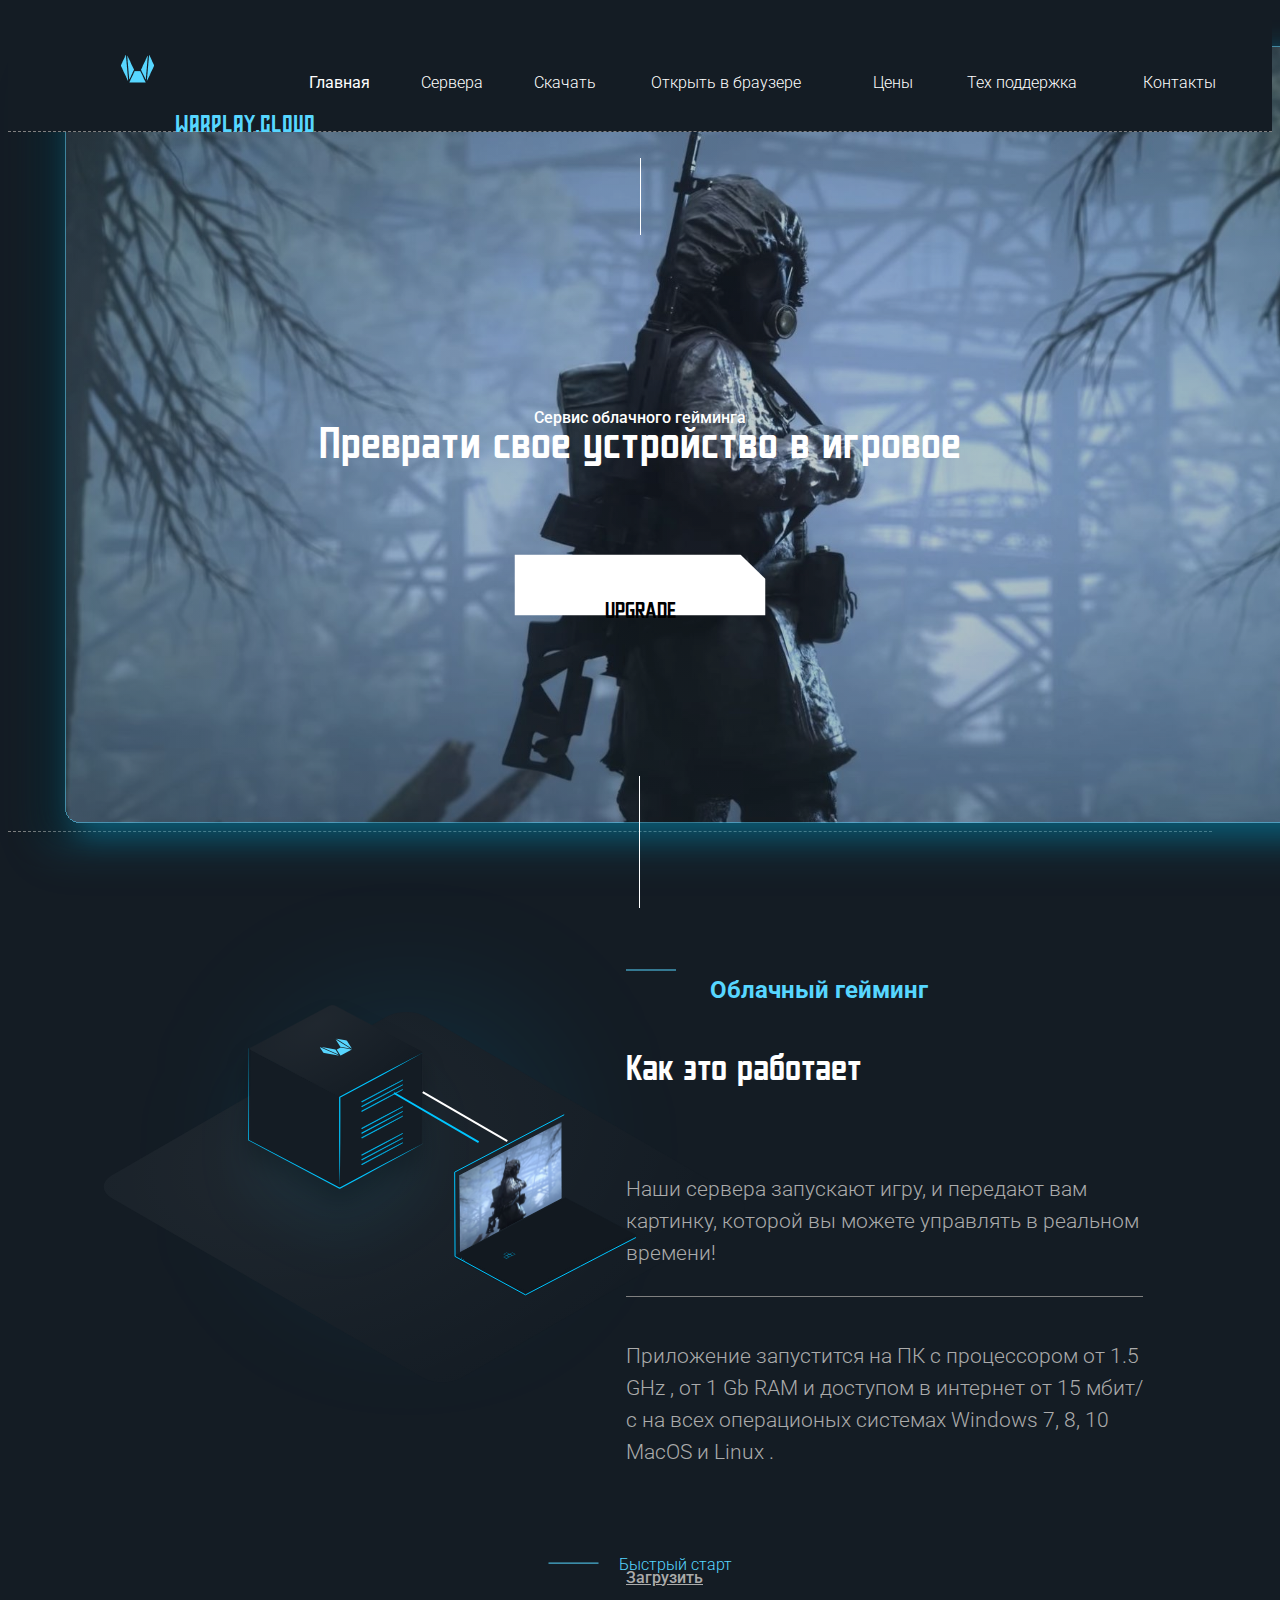
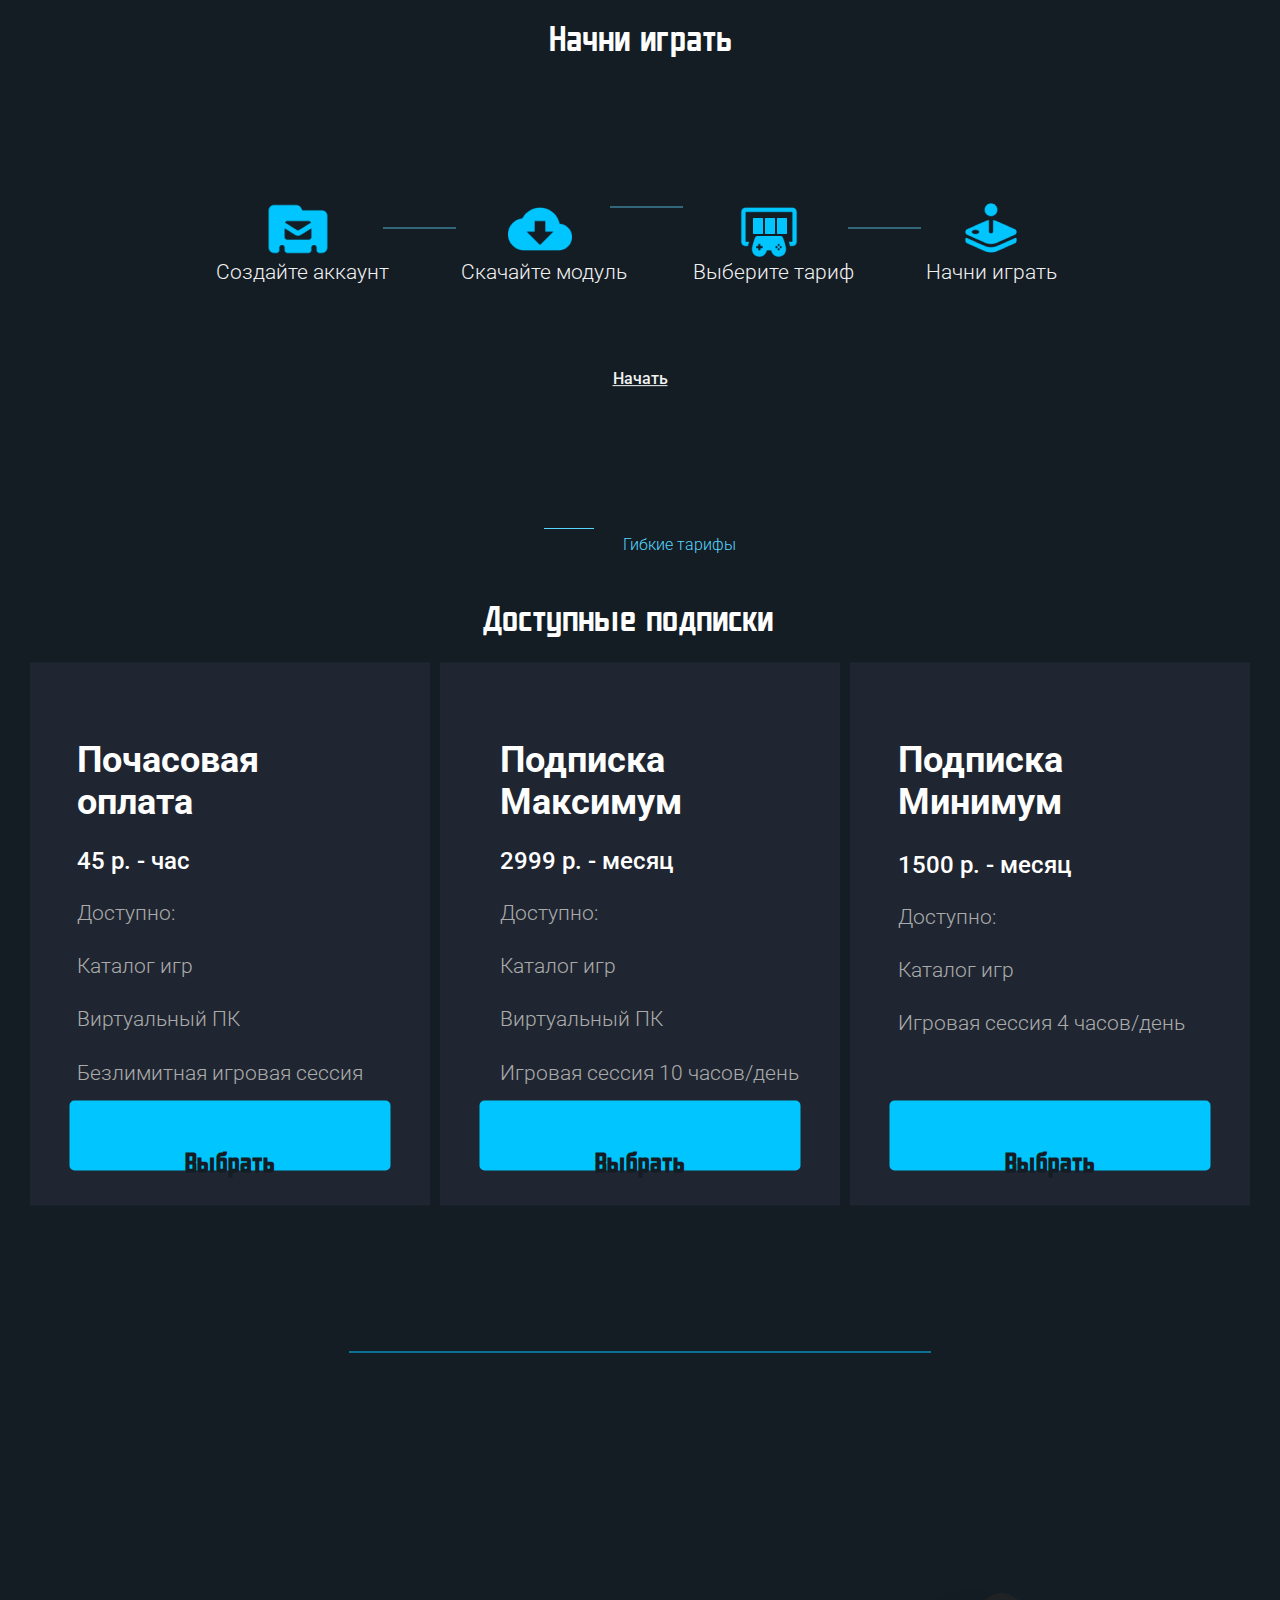
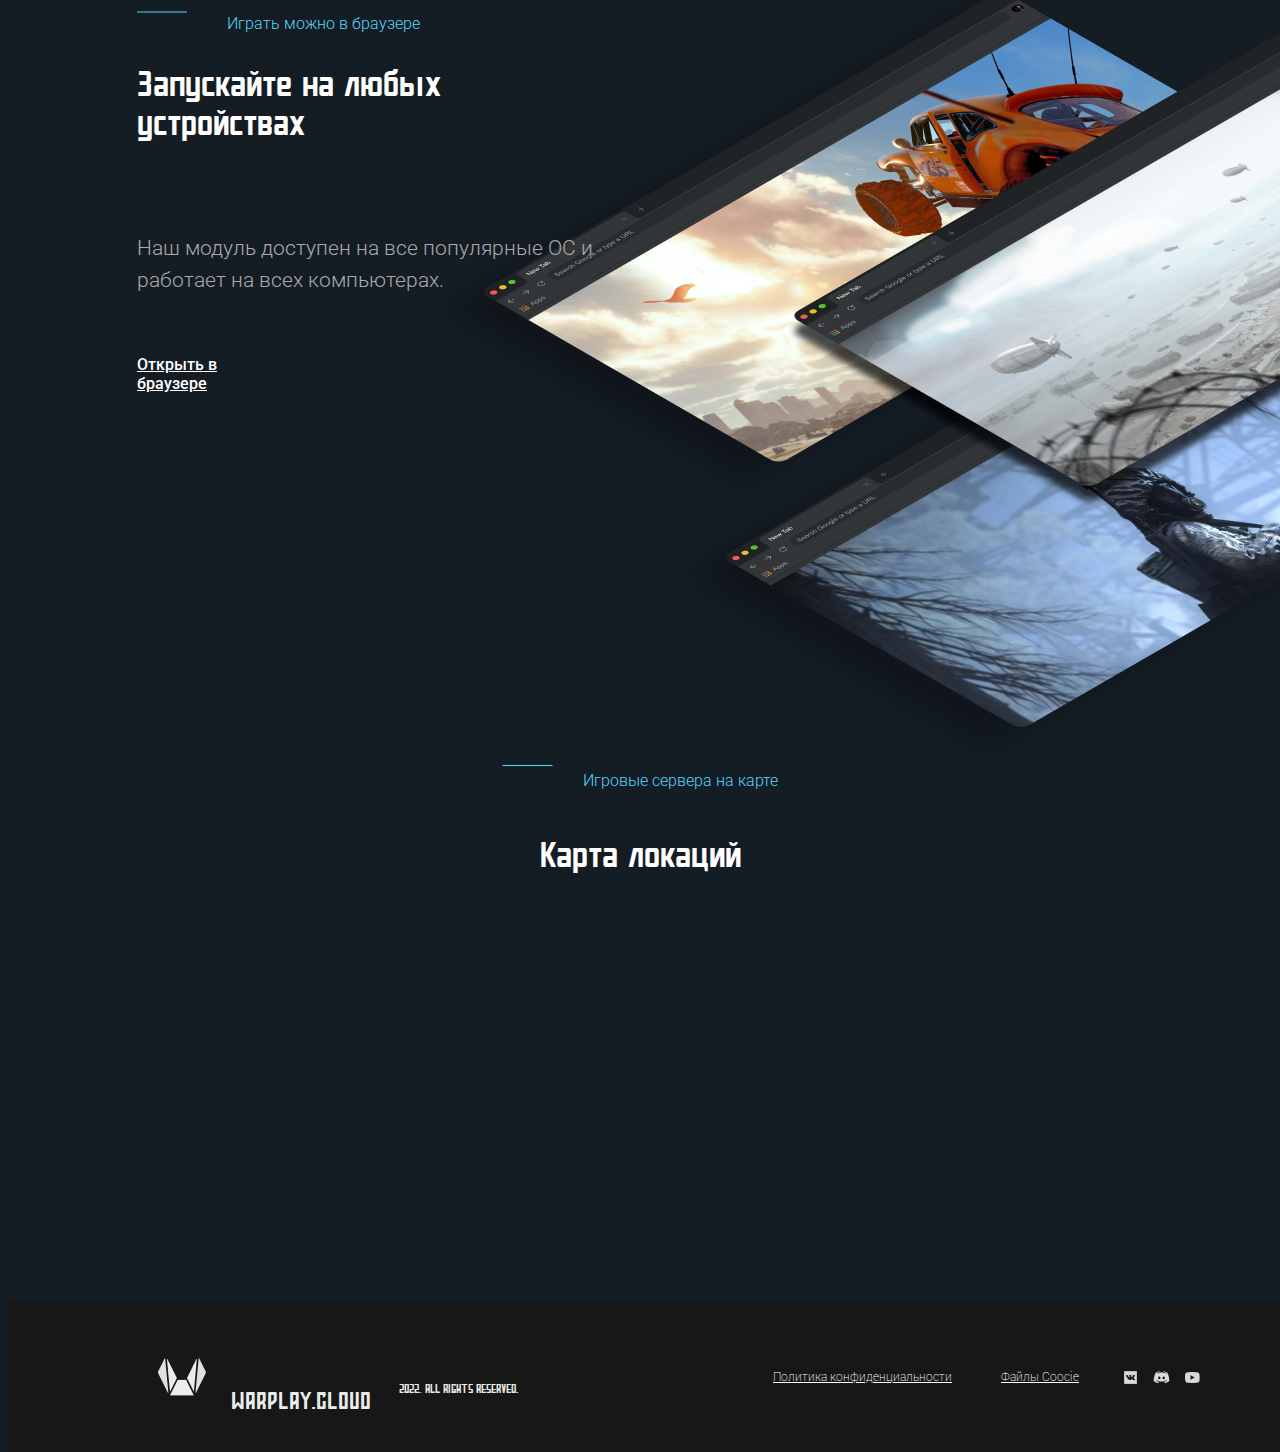
==== index.html @ 4951c338 "aa" ====
<!DOCTYPE html>
<html lang="en-ru">
<head>
    <meta charset="UTF-8">
    <meta name="viewport" content="width=device-width, initial-scale=1.0">
    <link rel="preconnect" href="https://fonts.googleapis.com">
    <link rel="preconnect" href="https://fonts.gstatic.com" crossorigin>
    <link href="https://fonts.googleapis.com/css2?family=Roboto&display=swap" rel="stylesheet">
    <link rel="stylesheet" href="Style/style.css" />
    <title>WARPLAY.CLOUD</title>
</head>
<body>
    <header>
        <div class="HEADER"><img class = "LOGO" src = "/Media/logo.png">
            <p class="Logo">WARPLAY.CLOUD</p>
        </div>
        <nav>
            <ul class="nav">
                <li><a class ="home" href="#">Главная</a></li>
                <li><a class = "servers" href="#">Сервера</a></li>
                <li><a class = "donwnload" href="#">Скачать</a></li>
                <li><a class = "open"   href="#">Открыть в браузере</a></li>
                <li><a class = "price" href="#">Цены</a></li>
                <li><a class = "help" href="#">Тех поддержка</a></li>
                <li><a class = "contact" href="#">Контакты</a></li>
            </ul>
        </nav>
        <div class="slider_wrapper">
          
          <div class="myslide">
            <img src="Style/Media/Rectangle 71.svg" alt="3"></div>
          </div>
          <div class="myslide">
            <img src="Style/Media/face_2.svg" alt="sl"></div>
          </div>
          <div class="myslide">
            <img src="Style/Media/face_3.svg" alt="sl"></div>
          </div>
          <div class="myslide">
            <img src="Style/Media/face_4.svg" alt="sl"></div>
            <script src="Style/index.js"></script>
          </div>
        </div>
        <div class="vertical-line vertical-line-left"></div>
        <div class="vertical-line vertical-line-right"></div>
        <div class="text">Сервис облачного гейминга </div>
        <div class="prev">Преврати свое устройство в игровое</div>
        <div class="button" ><a href="#"><svg width="251px%" height="61px" viewBox="0 0 200 50" preserveAspectRatio="none">
          <path d="M 0 0 L 180 0 L 200 20 L 200 50 L 0 50 Z" fill="white" /> 
        </svg><p>UPGRADE</p></a></div>
    </header>
    <img class="Image_server" src="Style/Media/ImageServerHost.svg" alt="">
    <div class = "text_1">
      <h2>Облачный гейминг</h2>
      <h1>Как это работает</h1>
      <p class="up">Наши сервера запускают игру, и передают вам картинку, которой вы можете управлять в реальном времени!</p>
      <p class = "down">Приложение запустится на ПК с процессором от 1.5 GHz , от 1 Gb RAM и доступом в интернет от 15 мбит/с на всех операционых системах Windows 7, 8, 10 MacOS и Linux .</p>
      <a href="#">Загрузить</a>
    </div>
    <div class = "text_2">
      <p class="up_1">Быстрый старт</p>
      <p class="down_1">Начни играть</p>
    </div>
    <div class="manual">
      <img src="Style/Media/account.png" alt="" class="acc_pic">
      <p class="account">Cоздайте аккаунт</p>
      <img src="Style/Media/module.png" alt="" class="module_pic">
      <p class="module">Cкачайте модуль</p>
      <img src="Style/Media/rate.png" alt="" class="rate_pic">
      <div class="line_1"></div>
      <p class="rate">Выберите тариф </p>
      <img src="Style/Media/game.png" alt="" class="game_pic">
      <div class="line_2"></div>
      <p class="game">Начни играть</p>
    </div>
    <a href="#" class="begin">Начать</a>
    <div class="text_3">
      <p class="up_2">Гибкие тарифы</p>
      <p class="down_1">Доступные подписки</p>
    </div>
    <div class="podpiska">
      <div class="kart_1">
        <h1>Почасовая оплата</h1>
        <h2>45 р. - час</h2>
        <p class="first">Доступно: </p>
        <p>Каталог игр</p>
        <p>Виртуальный ПК </p>
        <p>Безлимитная игровая сессия</p>
        <a href="#" class="btn" ><h3>Выбрать</h3></a>
      </div>
      <div class="kart_2">
        <h1>Подписка Максимум</h1>
        <h2>2999 р.  -  месяц</h2>
        <p class="first">Доступно: </p>
        <p>Каталог игр</p>
        <p>Виртуальный ПК </p>
        <p>Игровая сессия 10 часов/день</p>
        <a href="#" class="btn"><h3>Выбрать</h3></a>
      </div>
      <div class="kart_3">
        <h1>Подписка Минимум</h1>
        <h2>1500 р.  -  месяц</h2>
        <p class="first">Доступно: </p>
        <p>Каталог игр</p>
        <p>Игровая сессия 4 часов/день</p>        
        <a href="#" class="btn"><h3>Выбрать</h3></a>
      </div>
      </div>
      <div class="line_3"></div>
      <img class= "window" src="Style/Media/window.png" alt="">
      </div>
    </div>
    <div class="text_4">
        <h2>Играть можно в браузере</h2>
        <h1>Запускайте на любых устройствах</h1>
        <p>Наш модуль доступен на все популярные ОС и работает на всех компьютерах.</p>
        <a href="#">Открыть в браузере</a>
    </div>
      <div class="text_5">
        <p class="up_3">Игровые сервера на карте</p>
        <p class="down_3">Карта локаций</p>
      </div>
    </div>
    <div class = "map">
      <script type="text/javascript" charset="utf-8" async src="https://api-maps.yandex.ru/services/constructor/1.0/js/?um=constructor%3A94149766ca187acf10be42723028183ee053e216b6269a50952c4cd4760d56f3&amp;width=725&amp;height=395&amp;lang=ru_RU&amp;scroll=true"></script>
    </div>
    <footer>
      <img class="LOGO_footer" src ="Style/Media/Logo_footer.png" alt="">
      <p class="Logo_footer">WARPLAY.CLOUD</p>
      <p class="f2022">2022. ALL RIGHTS RESERVED.</p>
      <div class="contact_footer">
        <a href="#"><img src="Style/Media/VK com.png" alt=""></a>
        <a href="#"><img class="Discord" src="Style/Media/Discord.png" alt=""></a>
        <a href="#"><img src="Style/Media/YouTube.png" alt=""></a>
      </div>
      <a class="coocie" href = "#">Файлы Coocie</a>
      <a class="politics" href = "#">Политика конфиденциальности</a>
    </footer>
</body>
</html>
---- Style/style.css ----
@import "Style/reset.css";

@font-face {
    font-family: 'pulsar-original';
    src: url(./Fonts/pulsar-original-webfont.woff2) format('woff2'),
    url(./Fonts/pulsar-original-webfont.woff) format('woff');
    font-weight: normal;
    font-style: normal;

}
@font-face {
    font-family: "aire_exteriorregular";
    src: url("./Fonts/ofont.ru_Aire Exterior.woff2") format('woff2'),
    url("./Fonts/ofont.ru_Aire Exterior.woff") format('woff');
    font-weight: normal;
    font-style: normal;

}
.roboto-regular {
    font-family: "Roboto", sans-serif;
    font-weight: 400;
    font-style: normal;
  }
/*Header*/
header{
    position: relative;
    height: 123px;
    background-color: #141C24;
    border-bottom: 1px  dashed  gray;
   
}
body{
    background-color: #141C24;
    height: 100%;

}

.HEADER{
   position: absolute;
   z-index: 10;
    float: left;
    
    
}
  
.LOGO{

    
    padding-top: 47px;
    padding-left: 113px;
    padding-bottom: 48.55px;
    
}

.Logo{
    display: inline-flex;
    font-family: 'pulsar-original';
    color: #57D6FF;
    font-size: 24px;
    font-weight: 400;
    line-height: 22.82px;
    text-align: left;
    padding-top: 52.61px;
    padding-left: 17px;
    



}
nav{
    float: right;
}

nav li { 
    display: inline-block;
}
nav ul a {
    
    font-family: "Roboto", sans-serif;
    display: inline-block;
    padding-top: 45px;
    text-decoration: none;
    color: #FFFFFF;
    text-align: center;
}
nav ul a::after {
    position: relative;
    content: '';
    left: 0;
    bottom: 0;
    display: block;
    width: 100%;
    height: 1px;
    background: #00C5FF;
    width: 0;
    transition: 0.3s;
    left: 50%;
    transform: translateX(-50%);
  }
nav ul a:hover:after {
    width: 100%;
}
.home{
    margin-right: 46px;    
    font-weight: 400;
    font-size: 16px;
    line-height: 28.8px;
    width: 61px;
    height: 29px;
    top: 45px;
    left: 408px;
    gap: 0px;
    opacity: 0px;
}
.servers{
    margin-right: 47px;    
    width: 63px;
    height: 29px;
    top: 45px;
    left: 515px;
    gap: 0px;
    opacity: 0px;
    font-weight: 300;
    font-size: 16px;
    line-height: 28.8px;
}
.donwnload{
    margin-right: 47px;
    width: 61px;
    height: 29px;
    top: 45px;
    left: 625px;
    gap: 0px;
    opacity: 0px;
    font-weight: 300;
    font-size: 16px;
    line-height: 28.8px;
}
.open{
    
    
    margin-right: 62px;
    width: 160px;
    height: 29px;
    top: 45px;
    left: 733px;
    gap: 0px;
    opacity: 0px;
    font-weight: 300;
    font-size: 16px;
    line-height: 28.8px;
}
.price{
    
    margin-right: 45px;
    width: 41px;
    height: 29px;
    top: 45px;
    left: 943px;
    gap: 0px;
    opacity: 0px;
    font-weight: 300;
    font-size: 16px;
    line-height: 28.8px;
}
.help{
    
    margin-right: 57px;
    width: 120px;
    height: 29px;
    top: 45px;
    left: 1029px;
    gap: 0px;
    opacity: 0px;
    font-weight: 300;
    font-size: 16px;
    line-height: 28.8px;
}
.contact{
    
    
    margin-right: 57px;
    width: 72px;
    height: 29px;
    top: 45px;
    left: 1197px;
    gap: 0px;
    opacity: 0px;
    font-weight: 300;
    font-size: 16px;
    line-height: 28.8px;
}


.myslide{
    height: 797px;
    position: absolute;
    margin-left: auto;
    margin-right: auto;
    left: 0;
    right: 60px;
    text-align: center;
    z-index: -1;
    margin-top: 26px;
    border-bottom: 1px  dashed  gray;
}
.myslide img {
    
    filter:  drop-shadow(10px 10px 15px rgba(9, 189, 242, 0.6)); 
  }
  .vertical-line {
    position:absolute;
    width: 1px;
    
    background-color: #FFFFFF;
     /* Цвет линии */
  }
  
  .vertical-line-left {
    height: 77px;
    left: 50%;
    top:150px;
  }
  
  .vertical-line-right {
    height: 132px;
    right: 50%;
    top:768px; /* Позиция правой линии */
  }

  .text{
    margin: 0;
    position: absolute;
    top: 409px;
    left: 50%;
    margin-right: -50%;
    transform: translate(-50%, -50%) ;
    font-family: "Roboto", sans-serif;
    font-weight: 500;
    font-size: 16px;
    line-height: 19px;
    color: #FFFFFF;
    
  }
div.prev{
    margin: 0;
    position: absolute;
    top: 435px;
    left: 50%;
    margin-right: -50%;
    transform: translate(-50%, -50%) ;
    font-family: 'aire_exteriorregular';
    font-weight: 400;
    font-size: 48px;
    line-height: 48px;
    color: #FFFFFF;

}
.button{
   
    
    height: 61px;
    width: 251px;
    
    color: black;
    margin: 0;
    position: absolute;
    top: 577px;
    left: 50%;
    margin-right: -50%;
    transform: translate(-50%, -50%) ;
    font-family: 'aire_exteriorregular';
    font-size: 24px;
    font-weight: 400;
    

}
.button p{
    position: absolute;
    top: 50%;
    left: 50%;
    transform: translate(-50%, -50%); 
    color: black;
}
/* Body */
.Image_server{
    position: absolute;
    top:870px;
    left: 92px;
}
.text_1{
    height: 480px;
    width: 517px;
    position: absolute;
    text-align: left;
    top:956px;
    right: 0;
    margin-right: 137px;
    font-size: 16px;
    font-weight: 300;
    line-height: 28.8px;
    
    
    
}
.text_1::before{
    content: '';
    position: absolute;
    top: 3%;
    left: 0;
    transform: translateY(-50%);
    width: 50px;
    height: 1px;
    background-color: #57D6FF; 
    /* Цвет линии */
}
.text_1 h2{
    font-family: "Roboto", sans-serif;
    color: #57D6FF;
    padding-bottom: 17px;
    margin-left: 84px;
}
.text_1 h1{
    padding-bottom: 60px;
    color: #FFFFFF;
    font-family: 'aire_exteriorregular';
    font-size: 39px;
    font-weight: 400;
    line-height: 39px;
    

}
.text_1 p{
    
    color:#ABABAB;
    font-family: "Roboto", sans-serif;
    font-size: 21.33px;
    font-weight: 300;
    line-height: 31.99px;
    
   
}
.up{
    border-bottom: 0.5px  solid  gray;
    padding-bottom: 27px;
}
.down{
    padding-top: 22px;
    padding-bottom: 74px;
}
.text_1 a{
    color:#ABABAB;
    display: inline-block;
    width: 80px; 
    font-family:"Roboto", sans-serif;
    font-size: 16px;
    font-weight: 500;
    line-height: 18.75px;
    text-align: left;
    
    

}
.text_1 a::after{
    position: relative;
    color:#00C5FF;

    content: '';
    left: 0;
    bottom: 0;
    display: block;
    width: 100%;
    height: 1px;
    background: #00C5FF;
    width: 0;
    transition: 0.3s;
    left: 50%;
    transform: translateX(-50%);
}
.text_1 a:hover{
    color:#00C5FF;
}
.text_1 a:hover:after{
    width: 100%;
}
.text_2{
    position: absolute;
    color:#FFFFFF;
    left: 50%;
    margin-right: -50%;
    transform: translate(-50%, -50%) ;
    top:1616px;
}
.up_1{
    color: #57D6FF;
    font-family:"Roboto", sans-serif;
    font-size: 16px;
    font-weight: 300;
    line-height: 28.8px;
    margin-bottom: 15px;
    text-align: right;
    

}
.down_1{
    font-family: 'aire_exteriorregular';
    font-size: 39px;
    font-weight: 400;
    line-height: 39px;
    text-align: left;
    
    
}
.up_1::before{
    content: '';
    position: absolute;
    top: 17%;
    left: 0;
    transform: translateY(-50%);
    width: 50px;
    height: 1px;
    background-color: #57D6FF; 
    /* Цвет линии */
}

.manual{
    position: relative;
    top:1719px;
    left: 50%; 
    margin-right: -50%; 
    transform: translate(-50%, -50%) ;

    height: 108px;
    width: 848px;
}
.manual p{
    display: inline;
    position: absolute;
    bottom:0;
    left:0;
    color: #f1f1f1;
    
    font-family: "Roboto", sans-serif;
    font-size: 21.33px;
    font-weight: 300;
    
    

}
.manual img{
    position: absolute;
    left: 0;

}
.acc_pic{
    

    margin-left:50px;

}
.module_pic{
    
    margin-left:292px;
}
.module::before{
    content: '';
    position: absolute;
    bottom: 76px;
    left: 90%;
    transform: translateY(-50%);
    width: 73px;
    height: 1px;
    background-color: #50AFCD;
}
.rate_pic{
    margin-left: 521px;
}
.game_pic{
    margin-left: 743px;
}
.module{
    margin-left: 245px;
}
.rate{
    margin-left: 477px;
}
.game{
    margin-left: 710px;
}
.line_1{
    position: absolute;
  bottom: 76px;
  left: 167px;
  transform: translateY(-50%);
  width: 73px;
  height: 1px;
  background-color: #50AFCD;
}
.line_2{
    position: absolute;
    bottom: 76px;
    left: 632px;
    transform: translateY(-50%);
    width: 73px;
    height: 1px;
    background-color: #50AFCD;
}

.begin{
    position: absolute;
    left: 50%; 
    margin-right: -50%; 
    transform: translate(-50%, -50%) ;
    top:1980px;
    color: #f1f1f1;
    
    font-family: "Roboto", sans-serif;
    font-size: 16px;
    font-weight: 500;
    line-height: 18.75px;
    text-align: left;

    
}
.begin::after{
    position: relative;
    color:#00C5FF;

    content: '';
    left: 0;
    bottom: 0;
    display: block;
    width: 100%;
    height: 1px;
    background: #00C5FF;
    width: 0;
    transition: 0.3s;
    left: 50%;
    transform: translateX(-50%);
}
.begin:hover:after{
    width: 100%;
}
.begin:hover{
    color:#00C5FF;
}
.text_3{
    color: #FFFFFF;
    width: 316px;
    height: 83px;
    position: absolute;
    left: 50%;
    margin-right: -50%;
    transform: translate(-50%, -50%) ;
    top:2156px;

}
.up_2{
    color: #57D6FF;
    font-family:"Roboto", sans-serif;
    font-size: 16px;
    font-weight: 300;
    line-height: 28.8px;
    margin-bottom: 15px;
    margin-right: 62px;
    text-align: right;
}
.up_2::before{
    content: '';
    position: absolute;
    top: 17%;
    left: 62px;
    transform: translateY(-50%);
    width: 50px;
    height: 1px;
    background-color: #57D6FF; 
    /* Цвет линии */
}
.podpiska{
    position: relative;
    left: 50%;
    margin-right: -50%;
    transform: translate(-50%, -50%) ;
    width: 1220px;
    height: 593px;
    top:2269px;
}

.kart_2:hover{
    background-color: #00C5FF;
}
.kart_3:hover{
    background-color: #00C5FF;
}
.podpiska h1{
    font-family: "Roboto", sans-serif;
    font-size: 36px;
    font-weight: 700;
    line-height: 42.19px;
    color: #FFFFFF;
    width: 85px;
    margin-top: 76px;
}
.podpiska h2{
    font-family: "Roboto", sans-serif;
    font-size: 24px;
    font-weight: 500;
    line-height: 28.13px;
    color: #FFFFFF;

}
.podpiska p{
display: block;
font-family: "Roboto", sans-serif;
font-size: 21.33px;
font-weight: 300;
line-height: 31.99px;
text-align: left;
color:#ABABAB;

}
.podpiska a{
   
    
    height: 70px;
    width: 321px;
    border-radius: 5px;
    
    position: absolute;
    left: 50%; 
    margin-right: -50%; 
    transform: translate(-50%, -50%) ;
    
    bottom: 0;
    background-color: #00C5FF;    
    font-family: 'aire_exteriorregular';
    font-size: 24px;
    font-weight: 400;
    line-height: 43.2px;
}


.btn h3{
    height: 70px;
    width: 321px;
    border-radius: 5px;
    position: absolute;
    text-decoration: none;
    display: grid;
    text-align: center;
    justify-content: center;
    align-content: center;
    top:50%;
    left: 50%; 
    margin-right: -50%; 
    transform: translate(-50%, -50%) ;
    color: #141C24;
    
}

.first{
    margin-top: 21.21px;
}
.kart_1{
    position: absolute; 
    display: inline-block;
    width: 400px;
    height: 543px;
    background-color: #1F2631;
    bottom: 0;
    
} 
.kart_1 h1,.kart_1 h2,.kart_1 p{
    margin-left: 47px;
    
}
.kart_1:hover{
    background-color: #00C5FF;
    transition: all 0.3s ease;
}
.kart_1:hover h1{
    color:#141C24;
    transition: all 0.3s ease;
    
}
.kart_1:hover h2{
    color:#141C24;
    transition: all 0.3s ease;
    
}
.kart_1:hover p{
    color:#141C24;
    transition: all 0.3s ease;
    
} 
.kart_1:hover h3{
    color:#FFFFFF;
    background-color: #141C24;
    transition: all 0.3s ease;
    
}

.kart_1 h2{
    margin-top: 15px;
}


.kart_2{
    position: absolute;
    display: inline-block;
    left:410px;
    width: 400px;
    height: 543px;
    background-color: #1F2631;
    bottom: 0;


}
.kart_2 h1,.kart_2 h2,.kart_2 p{
    margin-left: 60px;
}

.kart_2 h2{
    margin-top: 19px;
    
}
.kart_2:hover{
    background-color: #00C5FF;
    transition: all 0.3s ease;
}
.kart_2:hover h1{
    color:#141C24;
    transition: all 0.3s ease;
    
}
.kart_2:hover h2{
    color:#141C24;
    transition: all 0.3s ease;
    
}
.kart_2:hover p{
    color:#141C24;
    transition: all 0.3s ease;
    
} 
.kart_2:hover h3{
    color:#FFFFFF;
    background-color: #141C24;
    transition: all 0.3s ease;
    
}



.kart_3{
    position: absolute;
    display: inline-block;
    left:820px;
    width: 400px;
    height: 543px;
    background-color: #1F2631;
    bottom: 0;


}
.kart_3 h1,.kart_3 h2,.kart_3 p{
    margin-left: 48px;
}
.kart_3 h2{
    margin-top: 28px;
}
.kart_3:hover{
    background-color: #00C5FF;
    transition: all 0.3s ease;
}
.kart_3:hover h1{
    color:#141C24;
    transition: all 0.3s ease;
    
}
.kart_3:hover h2{
    color:#141C24;
    transition: all 0.3s ease;
    
}
.kart_3:hover p{
    color:#141C24;
    transition: all 0.3s ease;
    
} 
.kart_3:hover h3{
    color:#FFFFFF;
    background-color: #141C24;
    transition: all 0.3s ease;
    
}
.line_3{
    position: absolute;
    top: 2952px;
    left: 167px;
    
    left: 50%; 
    margin-right: -50%; 
    transform: translate(-50%, -50%) ;
    width: 582px;
    height: 1px;
    background-color: #00C5FF;
}
.window{
    position: absolute;
    top:3180px;
    right: 0;
}
.text_4{
    width: 480px;
    height: 370px;
    position: absolute;
    top:3197px;
    left: 137px;
}
.text_4::before{
    content: '';
    position: absolute;
    top: 15px;
    left: 0;
    transform: translateY(-50%);
    width: 50px;
    height: 1px;
    background-color: #57D6FF; 
    /* Цвет линии */
}
.text_4 h2{
    color:#57D6FF;
    margin-left: 90px;
    font-family: "Roboto", sans-serif;
    font-size: 16px;
    font-weight: 300;
    line-height: 28.8px;
    text-align: left;

}
.text_4 h1{
    color: #FFFFFF;
    margin-top: 25px;
    font-family: 'aire_exteriorregular';
    font-size: 39px;
    font-weight: 400;
    line-height: 39px;
    text-align: left;

}
.text_4 p{
    color: #ABABAB;
    margin-top: 90px;
    margin-bottom: 60px;
    font-family: "Roboto", sans-serif;
    font-size: 21.33px;
    font-weight: 300;
    line-height: 31.99px;
    text-align: left;

}
.text_4 a{
    position: relative;
    display: inline-block;
    width: 153px;
    height: 19px;
    color:#FFFFFF;
    font-family: "Roboto", sans-serif;
    font-size: 16px;
    font-weight: 500;
    line-height: 18.75px;
    text-align: left;


}
.text_4 a::after{
    position: absolute;
    color:#00C5FF;

    content: '';
    left: 0;
    bottom: 0;
    display: block;
    
    height: 1px;
    background: #00C5FF;
    width: 0;
    transition: 0.3s;
    left: 50%;
    transform: translateX(-50%);
}
.text_4 a:hover{
    color:#00C5FF;
}
.text_4 a:hover:after{
    width: 100%;
}
.text_5{
    position: absolute;
    top:3987px;
    width: 275px;
    height: 73px;
    left: 50%;
    margin-right: -50%;
    transform: translate(-50%, -50%) ;
}
.up_3{
    color: #57D6FF;
    font-family: "Roboto", sans-serif;
    font-size: 16px;
    font-weight: 300;
    line-height: 28.8px;
    text-align: right;

}
.down_3{
    color: #FFFFFF;
    font-family: 'aire_exteriorregular';
    font-size: 39px;
    font-weight: 400;
    line-height: 39px;
    text-align: center;

}
.up_3::before{
    content: '';
    position: absolute;
    top: 15px;
    left: 0;
    transform: translateY(-50%);
    width: 50px;
    height: 1px;
    background-color: #57D6FF; 
    /* Цвет линии */
}
.map{
    position: absolute;
    top: 4258px;
    left: 50%;
    margin-right: -50%;
    transform: translate(-50%, -50%) ;
    /* padding-bottom: 87px; */

}
footer{
    position: absolute;
    /* margin-top: 150px; */
    width: 100%;
    height: 150px;
    top:4502px;
    background-color: #171717;
}
footer .Logo_footer{
    position: absolute;
    top:65px;
    left: 223px;
    color: #ECECEC;
    
    font-family: 'pulsar-original';
    font-size: 24px;
    font-weight: 400;
    line-height: 22.82px;
    text-align: left;

}
footer .LOGO_footer{
    position: absolute;
    top: 56px;
    left: 150px;
}
.f2022{
    position: absolute;
    top: 70px;
    left: 391px;
    color:#ECECEC;

    font-family: 'pulsar-original';
    font-size: 12px;
    font-weight: 400;
    line-height: 11.41px;
    text-align: left;


}
.contact_footer{
    position: absolute;
    right: 87px;
    top:67px;
}
.Discord{
    margin-left: 10px;
    margin-right: 10px;
}
.coocie{
    position: absolute;
    right: 209px;
    top:68px;

    
    font-family: "Roboto", sans-serif;
    font-size: 12px;
    font-weight: 200;
    line-height: 14.06px;
    color: #FFFFFF;

}
.politics{
    position: absolute;
    top:68px;
    right: 336px;

    font-family: "Roboto", sans-serif;
    font-size: 12px;
    font-weight: 200;
    line-height: 14.06px;
    color: #FFFFFF;

}
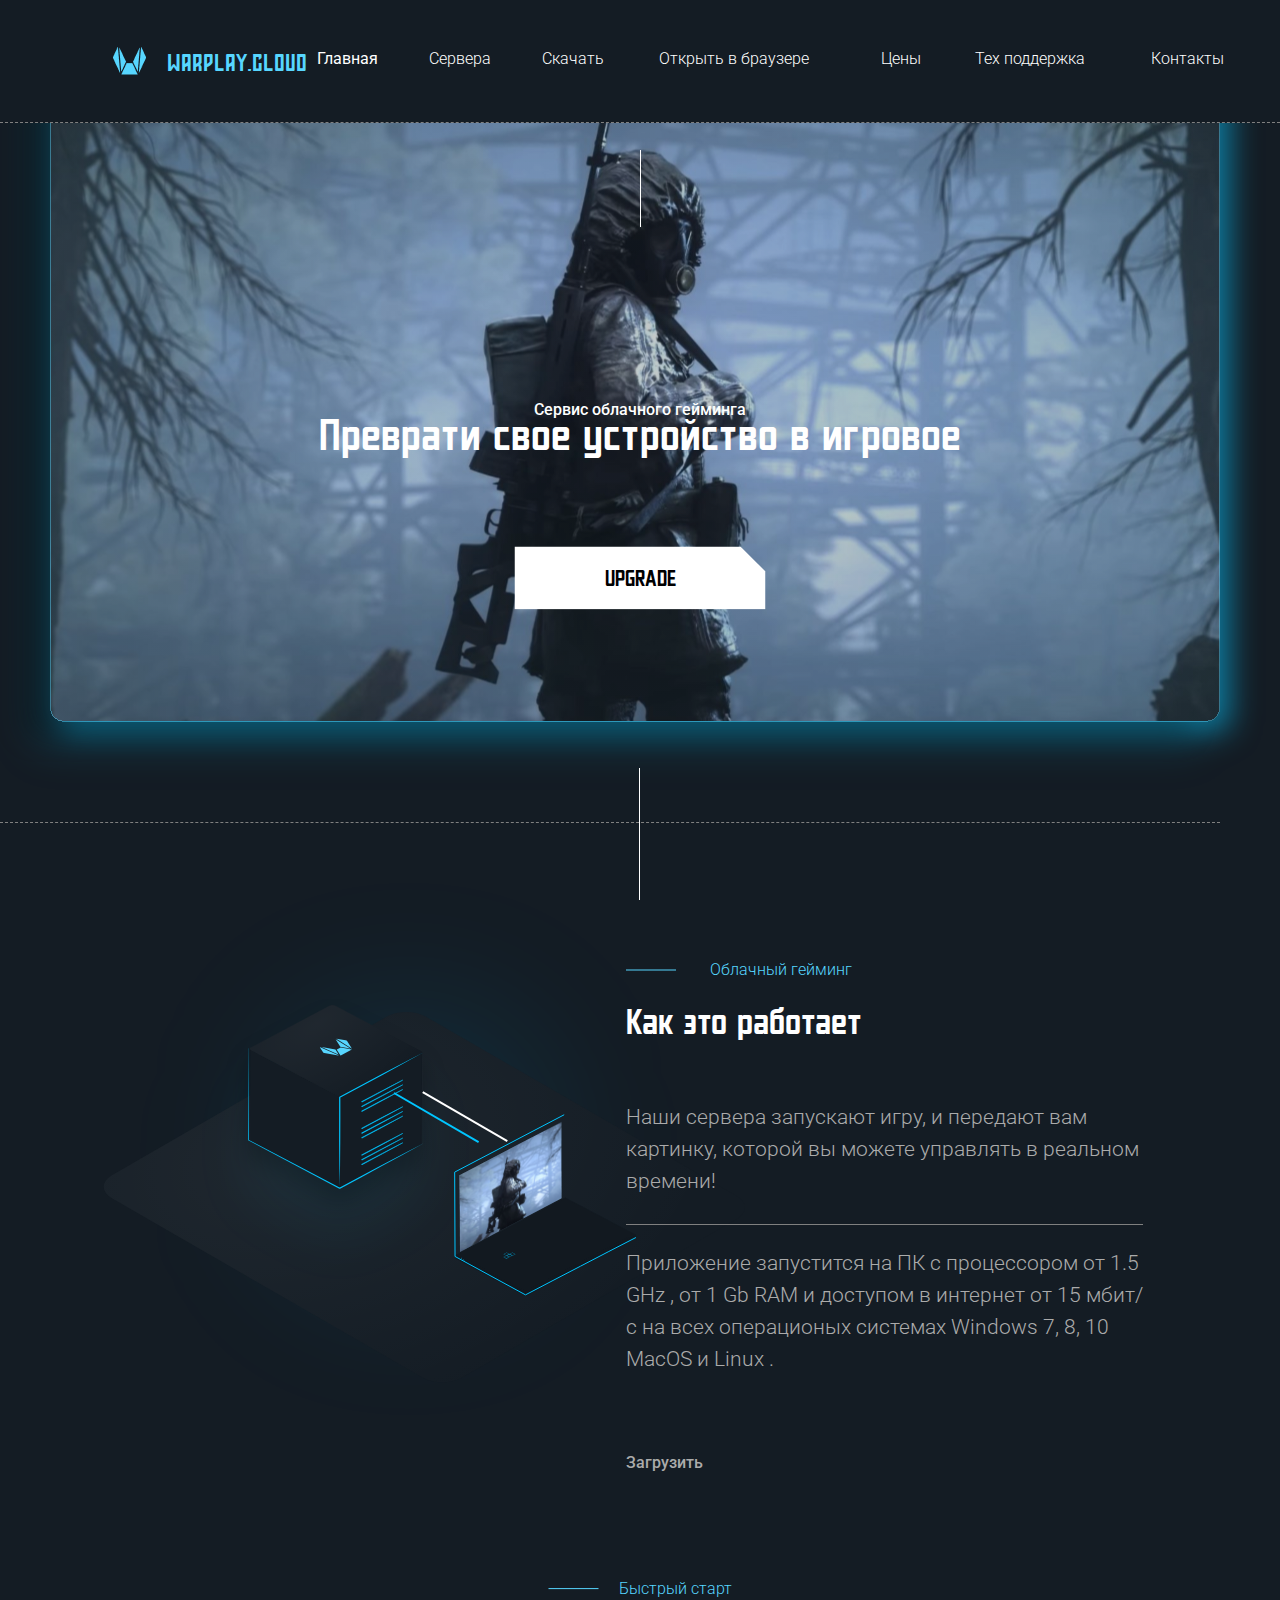
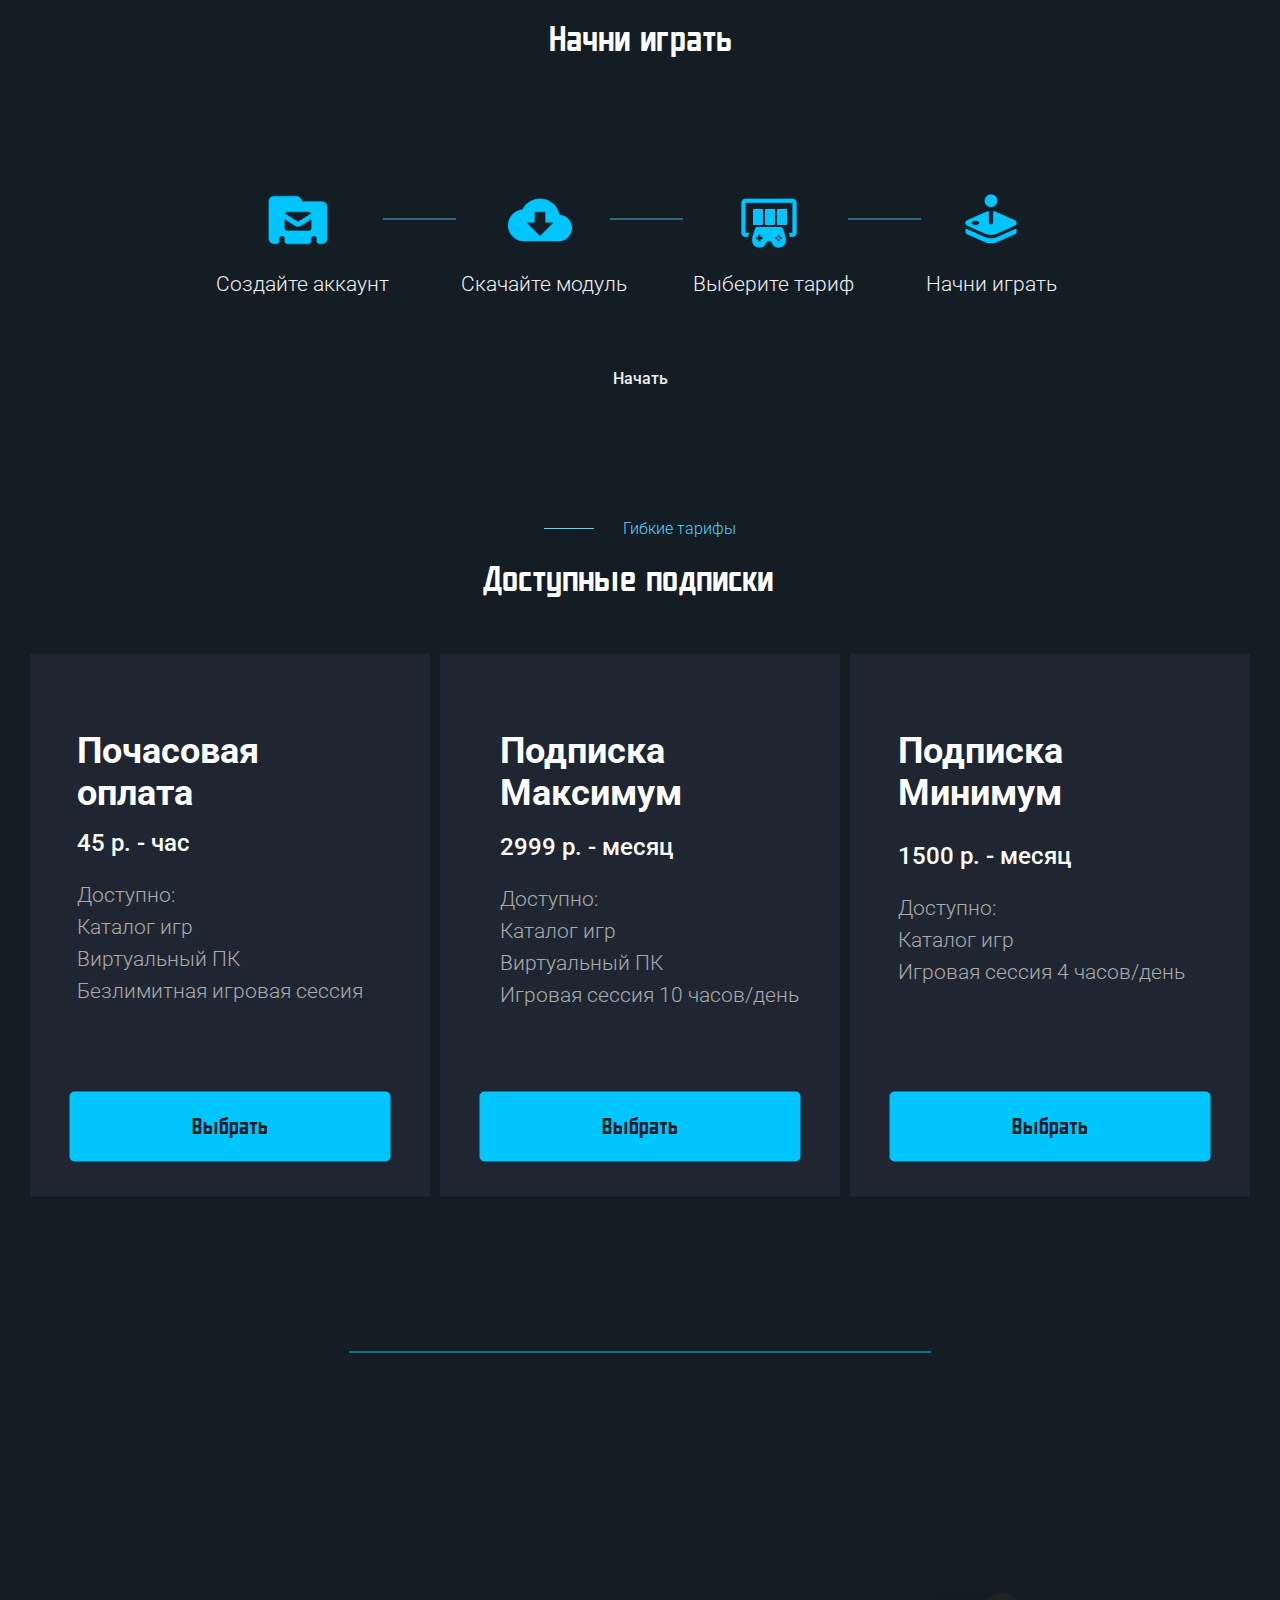
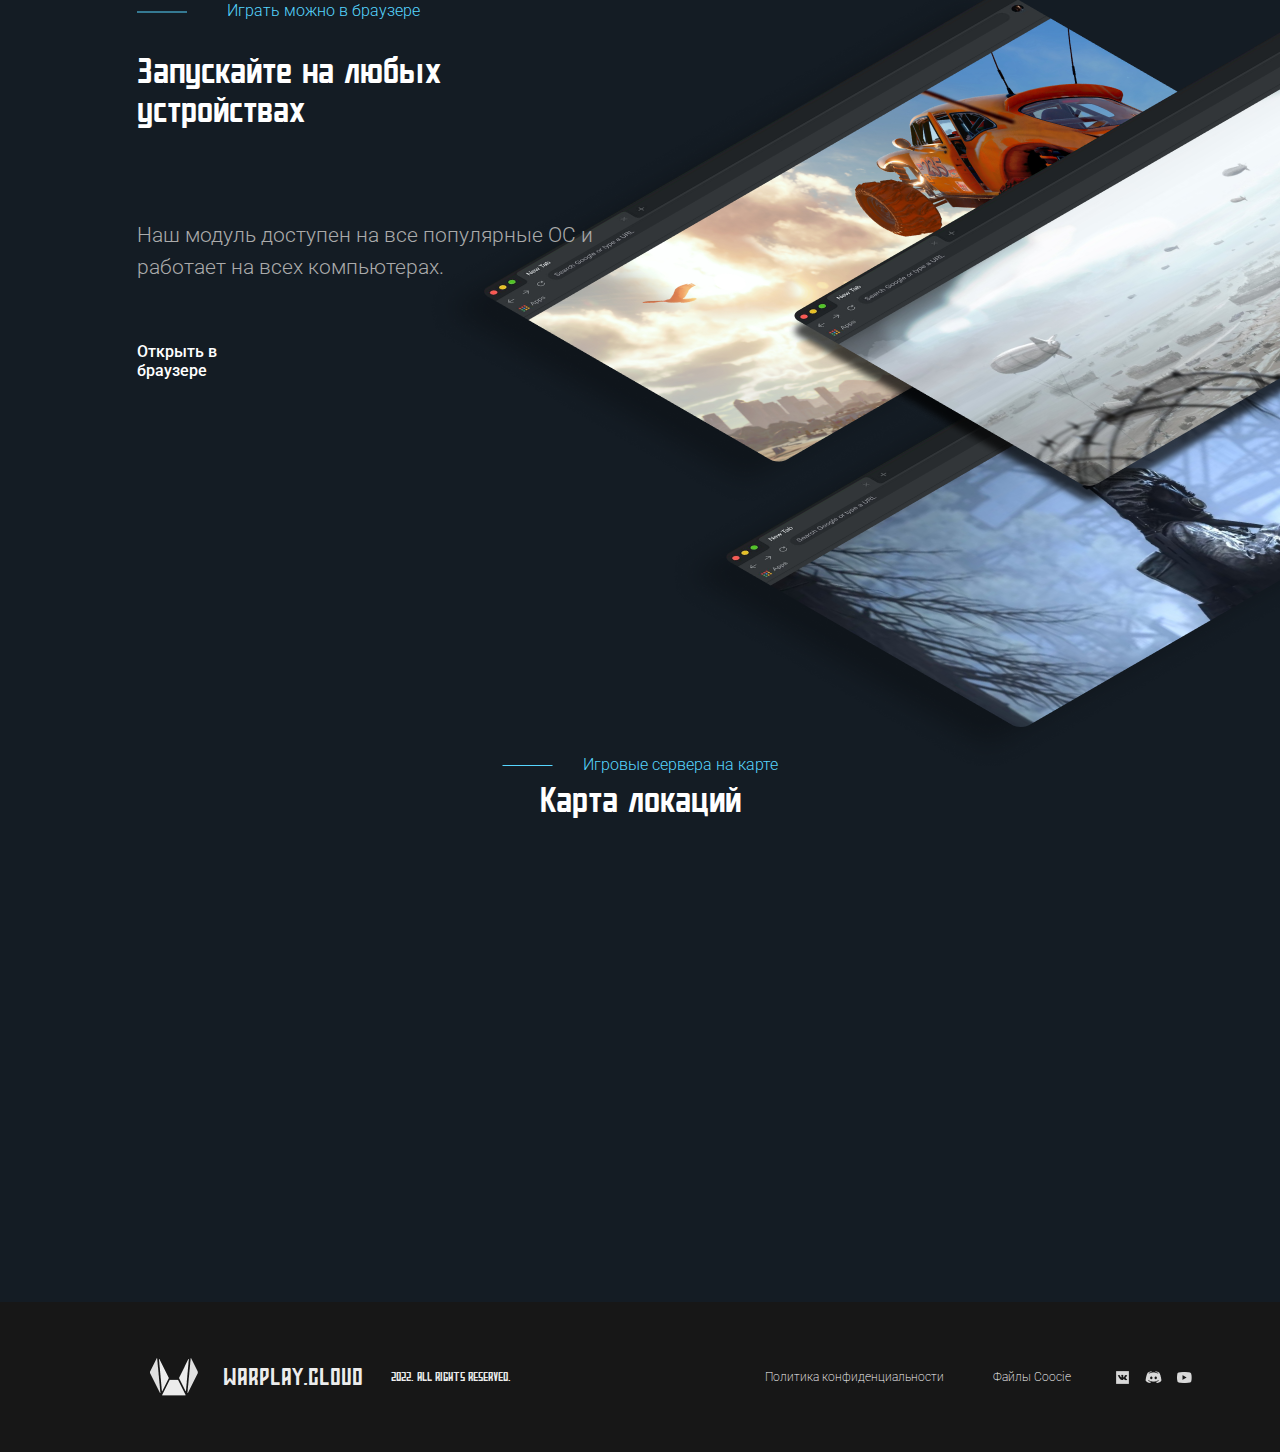
==== commit 1bbc6ac7: "z" ====
--- a/index.html
+++ b/index.html
@@ -6,7 +6,7 @@
     <link rel="preconnect" href="https://fonts.googleapis.com">
     <link rel="preconnect" href="https://fonts.gstatic.com" crossorigin>
     <link href="https://fonts.googleapis.com/css2?family=Roboto&display=swap" rel="stylesheet">
-    <link rel="stylesheet" href="Style/style.css" />
+    <link rel="stylesheet" href="/main.css" />
     <title>WARPLAY.CLOUD</title>
 </head>
 <body>
@@ -28,17 +28,17 @@
         <div class="slider_wrapper">
           
           <div class="myslide">
-            <img src="Style/Media/Rectangle 71.svg" alt="3"></div>
+            <img src="/Media/Rectangle 71.svg" alt="3"></div>
           </div>
           <div class="myslide">
-            <img src="Style/Media/face_2.svg" alt="sl"></div>
+            <img src="/Media/face_2.svg" alt="sl"></div>
           </div>
           <div class="myslide">
-            <img src="Style/Media/face_3.svg" alt="sl"></div>
+            <img src="/Media/face_3.svg" alt="sl"></div>
           </div>
           <div class="myslide">
-            <img src="Style/Media/face_4.svg" alt="sl"></div>
-            <script src="Style/index.js"></script>
+            <img src="/Media/face_4.svg" alt="sl"></div>
+            <script src="/index.js"></script>
           </div>
         </div>
         <div class="vertical-line vertical-line-left"></div>
@@ -49,7 +49,7 @@
           <path d="M 0 0 L 180 0 L 200 20 L 200 50 L 0 50 Z" fill="white" /> 
         </svg><p>UPGRADE</p></a></div>
     </header>
-    <img class="Image_server" src="Style/Media/ImageServerHost.svg" alt="">
+    <img class="Image_server" src="/Media/ImageServerHost.svg" alt="">
     <div class = "text_1">
       <h2>Облачный гейминг</h2>
       <h1>Как это работает</h1>
@@ -62,14 +62,14 @@
       <p class="down_1">Начни играть</p>
     </div>
     <div class="manual">
-      <img src="Style/Media/account.png" alt="" class="acc_pic">
+      <img src="/Media/account.png" alt="" class="acc_pic">
       <p class="account">Cоздайте аккаунт</p>
-      <img src="Style/Media/module.png" alt="" class="module_pic">
+      <img src="/Media/module.png" alt="" class="module_pic">
       <p class="module">Cкачайте модуль</p>
-      <img src="Style/Media/rate.png" alt="" class="rate_pic">
+      <img src="/Media/rate.png" alt="" class="rate_pic">
       <div class="line_1"></div>
       <p class="rate">Выберите тариф </p>
-      <img src="Style/Media/game.png" alt="" class="game_pic">
+      <img src="/Media/game.png" alt="" class="game_pic">
       <div class="line_2"></div>
       <p class="game">Начни играть</p>
     </div>
@@ -107,7 +107,7 @@
       </div>
       </div>
       <div class="line_3"></div>
-      <img class= "window" src="Style/Media/window.png" alt="">
+      <img class= "window" src="/Media/window.png" alt="">
       </div>
     </div>
     <div class="text_4">
@@ -125,13 +125,13 @@
       <script type="text/javascript" charset="utf-8" async src="https://api-maps.yandex.ru/services/constructor/1.0/js/?um=constructor%3A94149766ca187acf10be42723028183ee053e216b6269a50952c4cd4760d56f3&amp;width=725&amp;height=395&amp;lang=ru_RU&amp;scroll=true"></script>
     </div>
     <footer>
-      <img class="LOGO_footer" src ="Style/Media/Logo_footer.png" alt="">
+      <img class="LOGO_footer" src ="Media/Logo_footer.png" alt="">
       <p class="Logo_footer">WARPLAY.CLOUD</p>
       <p class="f2022">2022. ALL RIGHTS RESERVED.</p>
       <div class="contact_footer">
-        <a href="#"><img src="Style/Media/VK com.png" alt=""></a>
-        <a href="#"><img class="Discord" src="Style/Media/Discord.png" alt=""></a>
-        <a href="#"><img src="Style/Media/YouTube.png" alt=""></a>
+        <a href="#"><img src="/Media/VK com.png" alt=""></a>
+        <a href="#"><img class="Discord" src="/Media/Discord.png" alt=""></a>
+        <a href="#"><img src="/Media/YouTube.png" alt=""></a>
       </div>
       <a class="coocie" href = "#">Файлы Coocie</a>
       <a class="politics" href = "#">Политика конфиденциальности</a>
--- a/main.css
+++ b/main.css
@@ -0,0 +1,1019 @@
+@import "./reset.css";
+
+@font-face {
+    font-family: 'pulsar-original';
+    src: url(./Fonts/pulsar-original-webfont.woff2) format('woff2'),
+    url(./Fonts/pulsar-original-webfont.woff) format('woff');
+    font-weight: normal;
+    font-style: normal;
+
+}
+@font-face {
+    font-family: "aire_exteriorregular";
+    src: url("./Fonts/ofont.ru_Aire Exterior.woff2") format('woff2'),
+    url("./Fonts/ofont.ru_Aire Exterior.woff") format('woff');
+    font-weight: normal;
+    font-style: normal;
+
+}
+.roboto-regular {
+    font-family: "Roboto", sans-serif;
+    font-weight: 400;
+    font-style: normal;
+  }
+/*Header*/
+header{
+    position: relative;
+    height: 123px;
+    background-color: #141C24;
+    border-bottom: 1px  dashed  gray;
+   
+}
+body{
+    background-color: #141C24;
+    height: 100%;
+
+}
+
+.HEADER{
+   position: absolute;
+   z-index: 10;
+    float: left;
+    
+    
+}
+  
+.LOGO{
+
+    
+    padding-top: 47px;
+    padding-left: 113px;
+    padding-bottom: 48.55px;
+    
+}
+
+.Logo{
+    display: inline-flex;
+    font-family: 'pulsar-original';
+    color: #57D6FF;
+    font-size: 24px;
+    font-weight: 400;
+    line-height: 22.82px;
+    text-align: left;
+    padding-top: 52.61px;
+    padding-left: 17px;
+    
+
+
+
+}
+nav{
+    float: right;
+}
+
+nav li { 
+    display: inline-block;
+}
+nav ul a {
+    
+    font-family: "Roboto", sans-serif;
+    display: inline-block;
+    padding-top: 45px;
+    text-decoration: none;
+    color: #FFFFFF;
+    text-align: center;
+}
+nav ul a::after {
+    position: relative;
+    content: '';
+    left: 0;
+    bottom: 0;
+    display: block;
+    width: 100%;
+    height: 1px;
+    background: #00C5FF;
+    width: 0;
+    transition: 0.3s;
+    left: 50%;
+    transform: translateX(-50%);
+  }
+nav ul a:hover:after {
+    width: 100%;
+}
+.home{
+    margin-right: 46px;    
+    font-weight: 400;
+    font-size: 16px;
+    line-height: 28.8px;
+    width: 61px;
+    height: 29px;
+    top: 45px;
+    left: 408px;
+    gap: 0px;
+    opacity: 0px;
+}
+.servers{
+    margin-right: 47px;    
+    width: 63px;
+    height: 29px;
+    top: 45px;
+    left: 515px;
+    gap: 0px;
+    opacity: 0px;
+    font-weight: 300;
+    font-size: 16px;
+    line-height: 28.8px;
+}
+.donwnload{
+    margin-right: 47px;
+    width: 61px;
+    height: 29px;
+    top: 45px;
+    left: 625px;
+    gap: 0px;
+    opacity: 0px;
+    font-weight: 300;
+    font-size: 16px;
+    line-height: 28.8px;
+}
+.open{
+    
+    
+    margin-right: 62px;
+    width: 160px;
+    height: 29px;
+    top: 45px;
+    left: 733px;
+    gap: 0px;
+    opacity: 0px;
+    font-weight: 300;
+    font-size: 16px;
+    line-height: 28.8px;
+}
+.price{
+    
+    margin-right: 45px;
+    width: 41px;
+    height: 29px;
+    top: 45px;
+    left: 943px;
+    gap: 0px;
+    opacity: 0px;
+    font-weight: 300;
+    font-size: 16px;
+    line-height: 28.8px;
+}
+.help{
+    
+    margin-right: 57px;
+    width: 120px;
+    height: 29px;
+    top: 45px;
+    left: 1029px;
+    gap: 0px;
+    opacity: 0px;
+    font-weight: 300;
+    font-size: 16px;
+    line-height: 28.8px;
+}
+.contact{
+    
+    
+    margin-right: 57px;
+    width: 72px;
+    height: 29px;
+    top: 45px;
+    left: 1197px;
+    gap: 0px;
+    opacity: 0px;
+    font-weight: 300;
+    font-size: 16px;
+    line-height: 28.8px;
+}
+
+
+.myslide{
+    height: 797px;
+    position: absolute;
+    margin-left: auto;
+    margin-right: auto;
+    left: 0;
+    right: 60px;
+    text-align: center;
+    z-index: -1;
+    margin-top: 26px;
+    border-bottom: 1px  dashed  gray;
+}
+.myslide img {
+    
+    filter:  drop-shadow(10px 10px 15px rgba(9, 189, 242, 0.6)); 
+  }
+  .vertical-line {
+    position:absolute;
+    width: 1px;
+    
+    background-color: #FFFFFF;
+     /* Цвет линии */
+  }
+  
+  .vertical-line-left {
+    height: 77px;
+    left: 50%;
+    top:150px;
+  }
+  
+  .vertical-line-right {
+    height: 132px;
+    right: 50%;
+    top:768px; /* Позиция правой линии */
+  }
+
+  .text{
+    margin: 0;
+    position: absolute;
+    top: 409px;
+    left: 50%;
+    margin-right: -50%;
+    transform: translate(-50%, -50%) ;
+    font-family: "Roboto", sans-serif;
+    font-weight: 500;
+    font-size: 16px;
+    line-height: 19px;
+    color: #FFFFFF;
+    
+  }
+div.prev{
+    margin: 0;
+    position: absolute;
+    top: 435px;
+    left: 50%;
+    margin-right: -50%;
+    transform: translate(-50%, -50%) ;
+    font-family: 'aire_exteriorregular';
+    font-weight: 400;
+    font-size: 48px;
+    line-height: 48px;
+    color: #FFFFFF;
+
+}
+.button{
+   
+    
+    height: 61px;
+    width: 251px;
+    
+    color: black;
+    margin: 0;
+    position: absolute;
+    top: 577px;
+    left: 50%;
+    margin-right: -50%;
+    transform: translate(-50%, -50%) ;
+    font-family: 'aire_exteriorregular';
+    font-size: 24px;
+    font-weight: 400;
+    
+
+}
+.button p{
+    position: absolute;
+    top: 50%;
+    left: 50%;
+    transform: translate(-50%, -50%); 
+    color: black;
+}
+/* Body */
+.Image_server{
+    position: absolute;
+    top:870px;
+    left: 92px;
+}
+.text_1{
+    height: 480px;
+    width: 517px;
+    position: absolute;
+    text-align: left;
+    top:956px;
+    right: 0;
+    margin-right: 137px;
+    font-size: 16px;
+    font-weight: 300;
+    line-height: 28.8px;
+    
+    
+    
+}
+.text_1::before{
+    content: '';
+    position: absolute;
+    top: 3%;
+    left: 0;
+    transform: translateY(-50%);
+    width: 50px;
+    height: 1px;
+    background-color: #57D6FF; 
+    /* Цвет линии */
+}
+.text_1 h2{
+    font-family: "Roboto", sans-serif;
+    color: #57D6FF;
+    padding-bottom: 17px;
+    margin-left: 84px;
+}
+.text_1 h1{
+    padding-bottom: 60px;
+    color: #FFFFFF;
+    font-family: 'aire_exteriorregular';
+    font-size: 39px;
+    font-weight: 400;
+    line-height: 39px;
+    
+
+}
+.text_1 p{
+    
+    color:#ABABAB;
+    font-family: "Roboto", sans-serif;
+    font-size: 21.33px;
+    font-weight: 300;
+    line-height: 31.99px;
+    
+   
+}
+.up{
+    border-bottom: 0.5px  solid  gray;
+    padding-bottom: 27px;
+}
+.down{
+    padding-top: 22px;
+    padding-bottom: 74px;
+}
+.text_1 a{
+    color:#ABABAB;
+    display: inline-block;
+    width: 80px; 
+    font-family:"Roboto", sans-serif;
+    font-size: 16px;
+    font-weight: 500;
+    line-height: 18.75px;
+    text-align: left;
+    
+    
+
+}
+.text_1 a::after{
+    position: relative;
+    color:#00C5FF;
+
+    content: '';
+    left: 0;
+    bottom: 0;
+    display: block;
+    width: 100%;
+    height: 1px;
+    background: #00C5FF;
+    width: 0;
+    transition: 0.3s;
+    left: 50%;
+    transform: translateX(-50%);
+}
+.text_1 a:hover{
+    color:#00C5FF;
+}
+.text_1 a:hover:after{
+    width: 100%;
+}
+.text_2{
+    position: absolute;
+    color:#FFFFFF;
+    left: 50%;
+    margin-right: -50%;
+    transform: translate(-50%, -50%) ;
+    top:1616px;
+}
+.up_1{
+    color: #57D6FF;
+    font-family:"Roboto", sans-serif;
+    font-size: 16px;
+    font-weight: 300;
+    line-height: 28.8px;
+    margin-bottom: 15px;
+    text-align: right;
+    
+
+}
+.down_1{
+    font-family: 'aire_exteriorregular';
+    font-size: 39px;
+    font-weight: 400;
+    line-height: 39px;
+    text-align: left;
+    
+    
+}
+.up_1::before{
+    content: '';
+    position: absolute;
+    top: 17%;
+    left: 0;
+    transform: translateY(-50%);
+    width: 50px;
+    height: 1px;
+    background-color: #57D6FF; 
+    /* Цвет линии */
+}
+
+.manual{
+    position: relative;
+    top:1719px;
+    left: 50%; 
+    margin-right: -50%; 
+    transform: translate(-50%, -50%) ;
+
+    height: 108px;
+    width: 848px;
+}
+.manual p{
+    display: inline;
+    position: absolute;
+    bottom:0;
+    left:0;
+    color: #f1f1f1;
+    
+    font-family: "Roboto", sans-serif;
+    font-size: 21.33px;
+    font-weight: 300;
+    
+    
+
+}
+.manual img{
+    position: absolute;
+    left: 0;
+
+}
+.acc_pic{
+    
+
+    margin-left:50px;
+
+}
+.module_pic{
+    
+    margin-left:292px;
+}
+.module::before{
+    content: '';
+    position: absolute;
+    bottom: 76px;
+    left: 90%;
+    transform: translateY(-50%);
+    width: 73px;
+    height: 1px;
+    background-color: #50AFCD;
+}
+.rate_pic{
+    margin-left: 521px;
+}
+.game_pic{
+    margin-left: 743px;
+}
+.module{
+    margin-left: 245px;
+}
+.rate{
+    margin-left: 477px;
+}
+.game{
+    margin-left: 710px;
+}
+.line_1{
+    position: absolute;
+  bottom: 76px;
+  left: 167px;
+  transform: translateY(-50%);
+  width: 73px;
+  height: 1px;
+  background-color: #50AFCD;
+}
+.line_2{
+    position: absolute;
+    bottom: 76px;
+    left: 632px;
+    transform: translateY(-50%);
+    width: 73px;
+    height: 1px;
+    background-color: #50AFCD;
+}
+
+.begin{
+    position: absolute;
+    left: 50%; 
+    margin-right: -50%; 
+    transform: translate(-50%, -50%) ;
+    top:1980px;
+    color: #f1f1f1;
+    
+    font-family: "Roboto", sans-serif;
+    font-size: 16px;
+    font-weight: 500;
+    line-height: 18.75px;
+    text-align: left;
+
+    
+}
+.begin::after{
+    position: relative;
+    color:#00C5FF;
+
+    content: '';
+    left: 0;
+    bottom: 0;
+    display: block;
+    width: 100%;
+    height: 1px;
+    background: #00C5FF;
+    width: 0;
+    transition: 0.3s;
+    left: 50%;
+    transform: translateX(-50%);
+}
+.begin:hover:after{
+    width: 100%;
+}
+.begin:hover{
+    color:#00C5FF;
+}
+.text_3{
+    color: #FFFFFF;
+    width: 316px;
+    height: 83px;
+    position: absolute;
+    left: 50%;
+    margin-right: -50%;
+    transform: translate(-50%, -50%) ;
+    top:2156px;
+
+}
+.up_2{
+    color: #57D6FF;
+    font-family:"Roboto", sans-serif;
+    font-size: 16px;
+    font-weight: 300;
+    line-height: 28.8px;
+    margin-bottom: 15px;
+    margin-right: 62px;
+    text-align: right;
+}
+.up_2::before{
+    content: '';
+    position: absolute;
+    top: 17%;
+    left: 62px;
+    transform: translateY(-50%);
+    width: 50px;
+    height: 1px;
+    background-color: #57D6FF; 
+    /* Цвет линии */
+}
+.podpiska{
+    position: relative;
+    left: 50%;
+    margin-right: -50%;
+    transform: translate(-50%, -50%) ;
+    width: 1220px;
+    height: 593px;
+    top:2269px;
+}
+
+.kart_2:hover{
+    background-color: #00C5FF;
+}
+.kart_3:hover{
+    background-color: #00C5FF;
+}
+.podpiska h1{
+    font-family: "Roboto", sans-serif;
+    font-size: 36px;
+    font-weight: 700;
+    line-height: 42.19px;
+    color: #FFFFFF;
+    width: 85px;
+    margin-top: 76px;
+}
+.podpiska h2{
+    font-family: "Roboto", sans-serif;
+    font-size: 24px;
+    font-weight: 500;
+    line-height: 28.13px;
+    color: #FFFFFF;
+
+}
+.podpiska p{
+display: block;
+font-family: "Roboto", sans-serif;
+font-size: 21.33px;
+font-weight: 300;
+line-height: 31.99px;
+text-align: left;
+color:#ABABAB;
+
+}
+.podpiska a{
+   
+    
+    height: 70px;
+    width: 321px;
+    border-radius: 5px;
+    
+    position: absolute;
+    left: 50%; 
+    margin-right: -50%; 
+    transform: translate(-50%, -50%) ;
+    
+    bottom: 0;
+    background-color: #00C5FF;    
+    font-family: 'aire_exteriorregular';
+    font-size: 24px;
+    font-weight: 400;
+    line-height: 43.2px;
+}
+
+
+.btn h3{
+    height: 70px;
+    width: 321px;
+    border-radius: 5px;
+    position: absolute;
+    text-decoration: none;
+    display: grid;
+    text-align: center;
+    justify-content: center;
+    align-content: center;
+    top:50%;
+    left: 50%; 
+    margin-right: -50%; 
+    transform: translate(-50%, -50%) ;
+    color: #141C24;
+    
+}
+
+.first{
+    margin-top: 21.21px;
+}
+.kart_1{
+    position: absolute; 
+    display: inline-block;
+    width: 400px;
+    height: 543px;
+    background-color: #1F2631;
+    bottom: 0;
+    
+} 
+.kart_1 h1,.kart_1 h2,.kart_1 p{
+    margin-left: 47px;
+    
+}
+.kart_1:hover{
+    background-color: #00C5FF;
+    transition: all 0.3s ease;
+}
+.kart_1:hover h1{
+    color:#141C24;
+    transition: all 0.3s ease;
+    
+}
+.kart_1:hover h2{
+    color:#141C24;
+    transition: all 0.3s ease;
+    
+}
+.kart_1:hover p{
+    color:#141C24;
+    transition: all 0.3s ease;
+    
+} 
+.kart_1:hover h3{
+    color:#FFFFFF;
+    background-color: #141C24;
+    transition: all 0.3s ease;
+    
+}
+
+.kart_1 h2{
+    margin-top: 15px;
+}
+
+
+.kart_2{
+    position: absolute;
+    display: inline-block;
+    left:410px;
+    width: 400px;
+    height: 543px;
+    background-color: #1F2631;
+    bottom: 0;
+
+
+}
+.kart_2 h1,.kart_2 h2,.kart_2 p{
+    margin-left: 60px;
+}
+
+.kart_2 h2{
+    margin-top: 19px;
+    
+}
+.kart_2:hover{
+    background-color: #00C5FF;
+    transition: all 0.3s ease;
+}
+.kart_2:hover h1{
+    color:#141C24;
+    transition: all 0.3s ease;
+    
+}
+.kart_2:hover h2{
+    color:#141C24;
+    transition: all 0.3s ease;
+    
+}
+.kart_2:hover p{
+    color:#141C24;
+    transition: all 0.3s ease;
+    
+} 
+.kart_2:hover h3{
+    color:#FFFFFF;
+    background-color: #141C24;
+    transition: all 0.3s ease;
+    
+}
+
+
+
+.kart_3{
+    position: absolute;
+    display: inline-block;
+    left:820px;
+    width: 400px;
+    height: 543px;
+    background-color: #1F2631;
+    bottom: 0;
+
+
+}
+.kart_3 h1,.kart_3 h2,.kart_3 p{
+    margin-left: 48px;
+}
+.kart_3 h2{
+    margin-top: 28px;
+}
+.kart_3:hover{
+    background-color: #00C5FF;
+    transition: all 0.3s ease;
+}
+.kart_3:hover h1{
+    color:#141C24;
+    transition: all 0.3s ease;
+    
+}
+.kart_3:hover h2{
+    color:#141C24;
+    transition: all 0.3s ease;
+    
+}
+.kart_3:hover p{
+    color:#141C24;
+    transition: all 0.3s ease;
+    
+} 
+.kart_3:hover h3{
+    color:#FFFFFF;
+    background-color: #141C24;
+    transition: all 0.3s ease;
+    
+}
+.line_3{
+    position: absolute;
+    top: 2952px;
+    left: 167px;
+    
+    left: 50%; 
+    margin-right: -50%; 
+    transform: translate(-50%, -50%) ;
+    width: 582px;
+    height: 1px;
+    background-color: #00C5FF;
+}
+.window{
+    position: absolute;
+    top:3180px;
+    right: 0;
+}
+.text_4{
+    width: 480px;
+    height: 370px;
+    position: absolute;
+    top:3197px;
+    left: 137px;
+}
+.text_4::before{
+    content: '';
+    position: absolute;
+    top: 15px;
+    left: 0;
+    transform: translateY(-50%);
+    width: 50px;
+    height: 1px;
+    background-color: #57D6FF; 
+    /* Цвет линии */
+}
+.text_4 h2{
+    color:#57D6FF;
+    margin-left: 90px;
+    font-family: "Roboto", sans-serif;
+    font-size: 16px;
+    font-weight: 300;
+    line-height: 28.8px;
+    text-align: left;
+
+}
+.text_4 h1{
+    color: #FFFFFF;
+    margin-top: 25px;
+    font-family: 'aire_exteriorregular';
+    font-size: 39px;
+    font-weight: 400;
+    line-height: 39px;
+    text-align: left;
+
+}
+.text_4 p{
+    color: #ABABAB;
+    margin-top: 90px;
+    margin-bottom: 60px;
+    font-family: "Roboto", sans-serif;
+    font-size: 21.33px;
+    font-weight: 300;
+    line-height: 31.99px;
+    text-align: left;
+
+}
+.text_4 a{
+    position: relative;
+    display: inline-block;
+    width: 153px;
+    height: 19px;
+    color:#FFFFFF;
+    font-family: "Roboto", sans-serif;
+    font-size: 16px;
+    font-weight: 500;
+    line-height: 18.75px;
+    text-align: left;
+
+
+}
+.text_4 a::after{
+    position: absolute;
+    color:#00C5FF;
+
+    content: '';
+    left: 0;
+    bottom: 0;
+    display: block;
+    
+    height: 1px;
+    background: #00C5FF;
+    width: 0;
+    transition: 0.3s;
+    left: 50%;
+    transform: translateX(-50%);
+}
+.text_4 a:hover{
+    color:#00C5FF;
+}
+.text_4 a:hover:after{
+    width: 100%;
+}
+.text_5{
+    position: absolute;
+    top:3987px;
+    width: 275px;
+    height: 73px;
+    left: 50%;
+    margin-right: -50%;
+    transform: translate(-50%, -50%) ;
+}
+.up_3{
+    color: #57D6FF;
+    font-family: "Roboto", sans-serif;
+    font-size: 16px;
+    font-weight: 300;
+    line-height: 28.8px;
+    text-align: right;
+
+}
+.down_3{
+    color: #FFFFFF;
+    font-family: 'aire_exteriorregular';
+    font-size: 39px;
+    font-weight: 400;
+    line-height: 39px;
+    text-align: center;
+
+}
+.up_3::before{
+    content: '';
+    position: absolute;
+    top: 15px;
+    left: 0;
+    transform: translateY(-50%);
+    width: 50px;
+    height: 1px;
+    background-color: #57D6FF; 
+    /* Цвет линии */
+}
+.map{
+    position: absolute;
+    top: 4258px;
+    left: 50%;
+    margin-right: -50%;
+    transform: translate(-50%, -50%) ;
+    /* padding-bottom: 87px; */
+
+}
+footer{
+    position: absolute;
+    /* margin-top: 150px; */
+    width: 100%;
+    height: 150px;
+    top:4502px;
+    background-color: #171717;
+}
+footer .Logo_footer{
+    position: absolute;
+    top:65px;
+    left: 223px;
+    color: #ECECEC;
+    
+    font-family: 'pulsar-original';
+    font-size: 24px;
+    font-weight: 400;
+    line-height: 22.82px;
+    text-align: left;
+
+}
+footer .LOGO_footer{
+    position: absolute;
+    top: 56px;
+    left: 150px;
+}
+.f2022{
+    position: absolute;
+    top: 70px;
+    left: 391px;
+    color:#ECECEC;
+
+    font-family: 'pulsar-original';
+    font-size: 12px;
+    font-weight: 400;
+    line-height: 11.41px;
+    text-align: left;
+
+
+}
+.contact_footer{
+    position: absolute;
+    right: 87px;
+    top:67px;
+}
+.Discord{
+    margin-left: 10px;
+    margin-right: 10px;
+}
+.coocie{
+    position: absolute;
+    right: 209px;
+    top:68px;
+
+    
+    font-family: "Roboto", sans-serif;
+    font-size: 12px;
+    font-weight: 200;
+    line-height: 14.06px;
+    color: #FFFFFF;
+
+}
+.politics{
+    position: absolute;
+    top:68px;
+    right: 336px;
+
+    font-family: "Roboto", sans-serif;
+    font-size: 12px;
+    font-weight: 200;
+    line-height: 14.06px;
+    color: #FFFFFF;
+
+}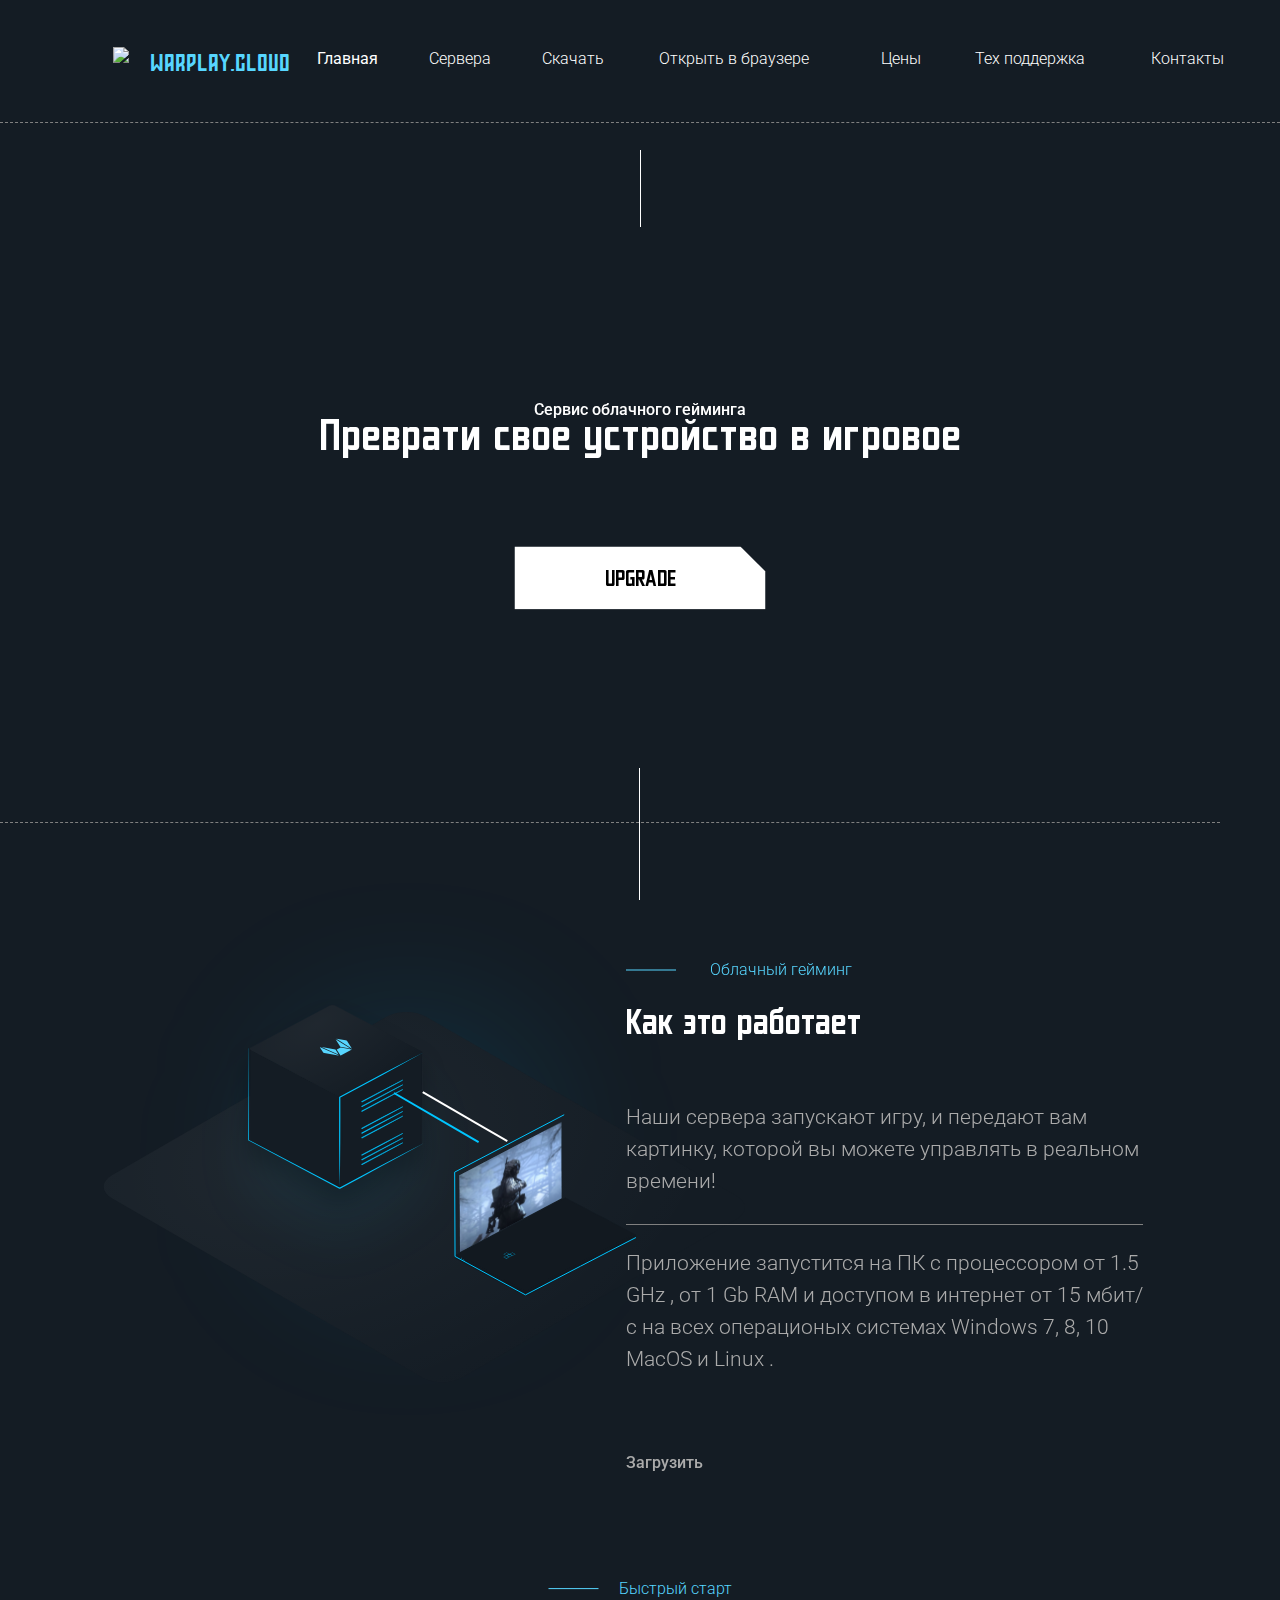
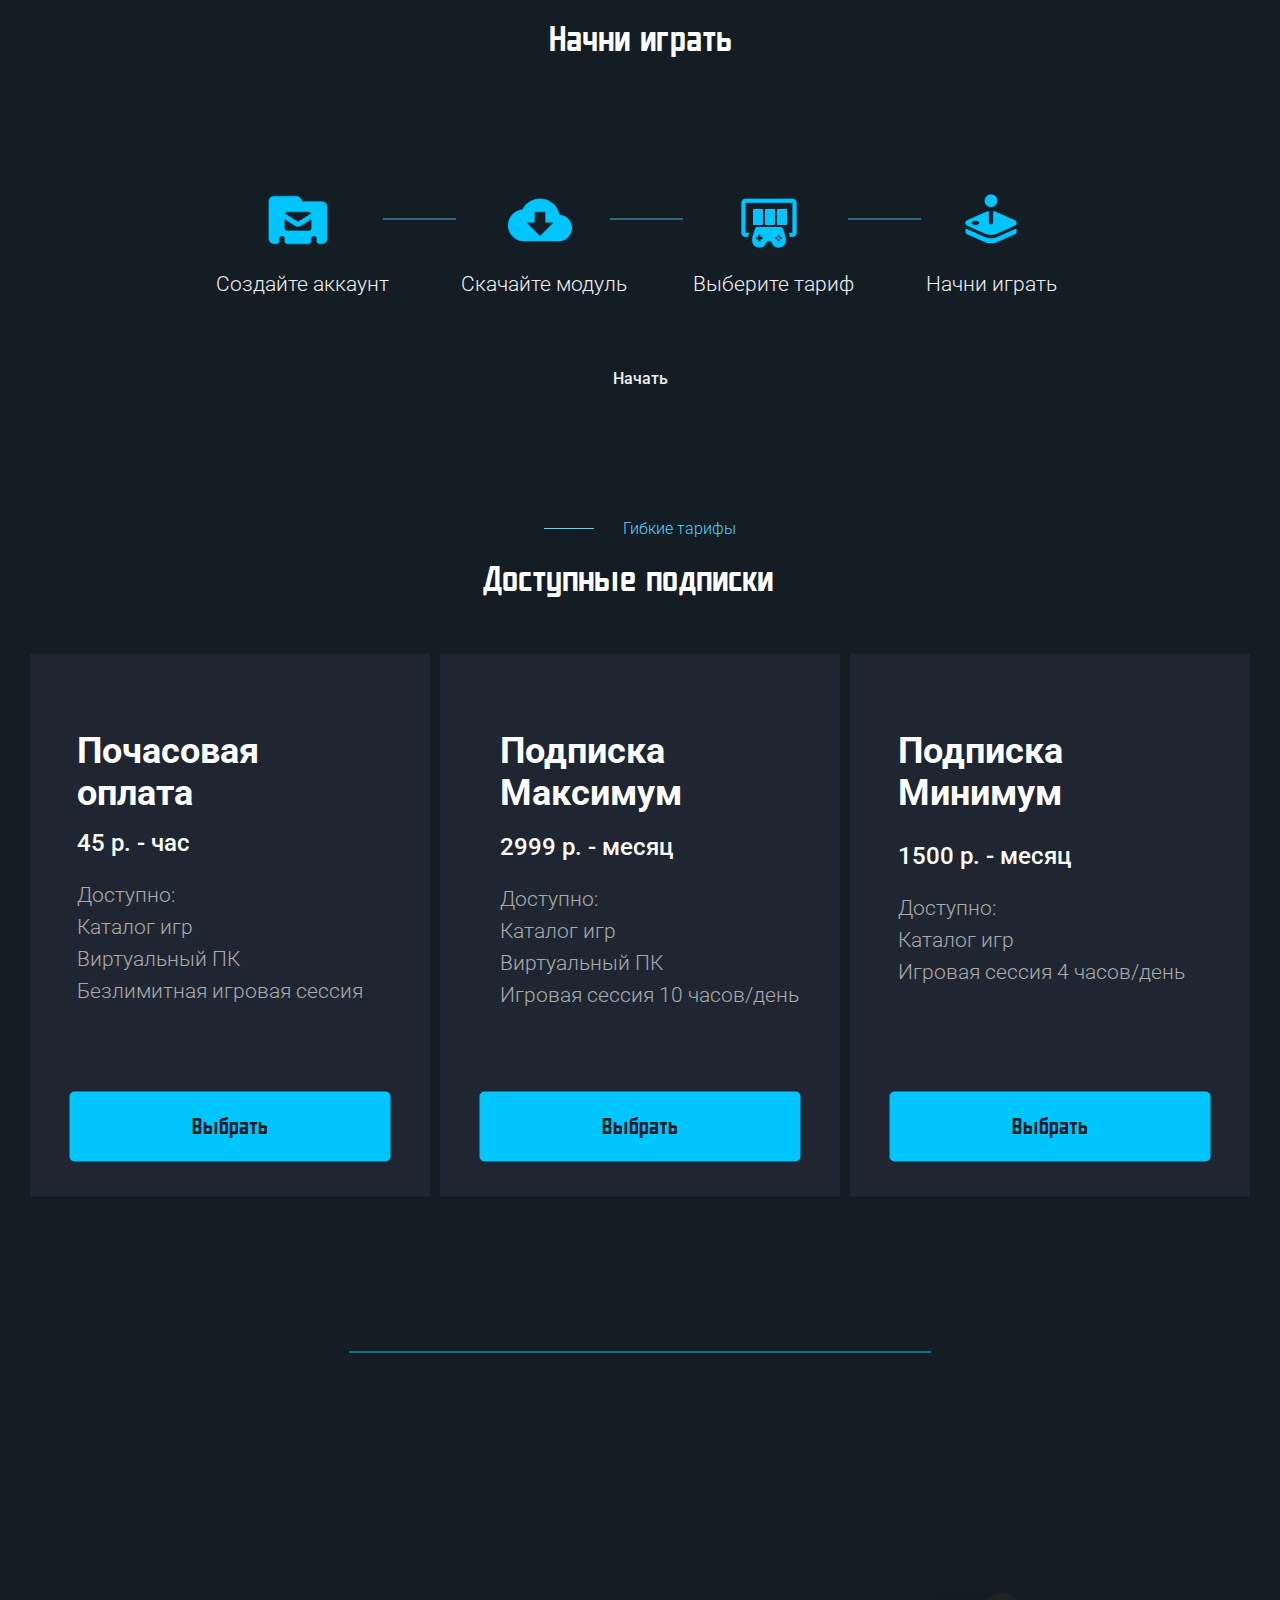
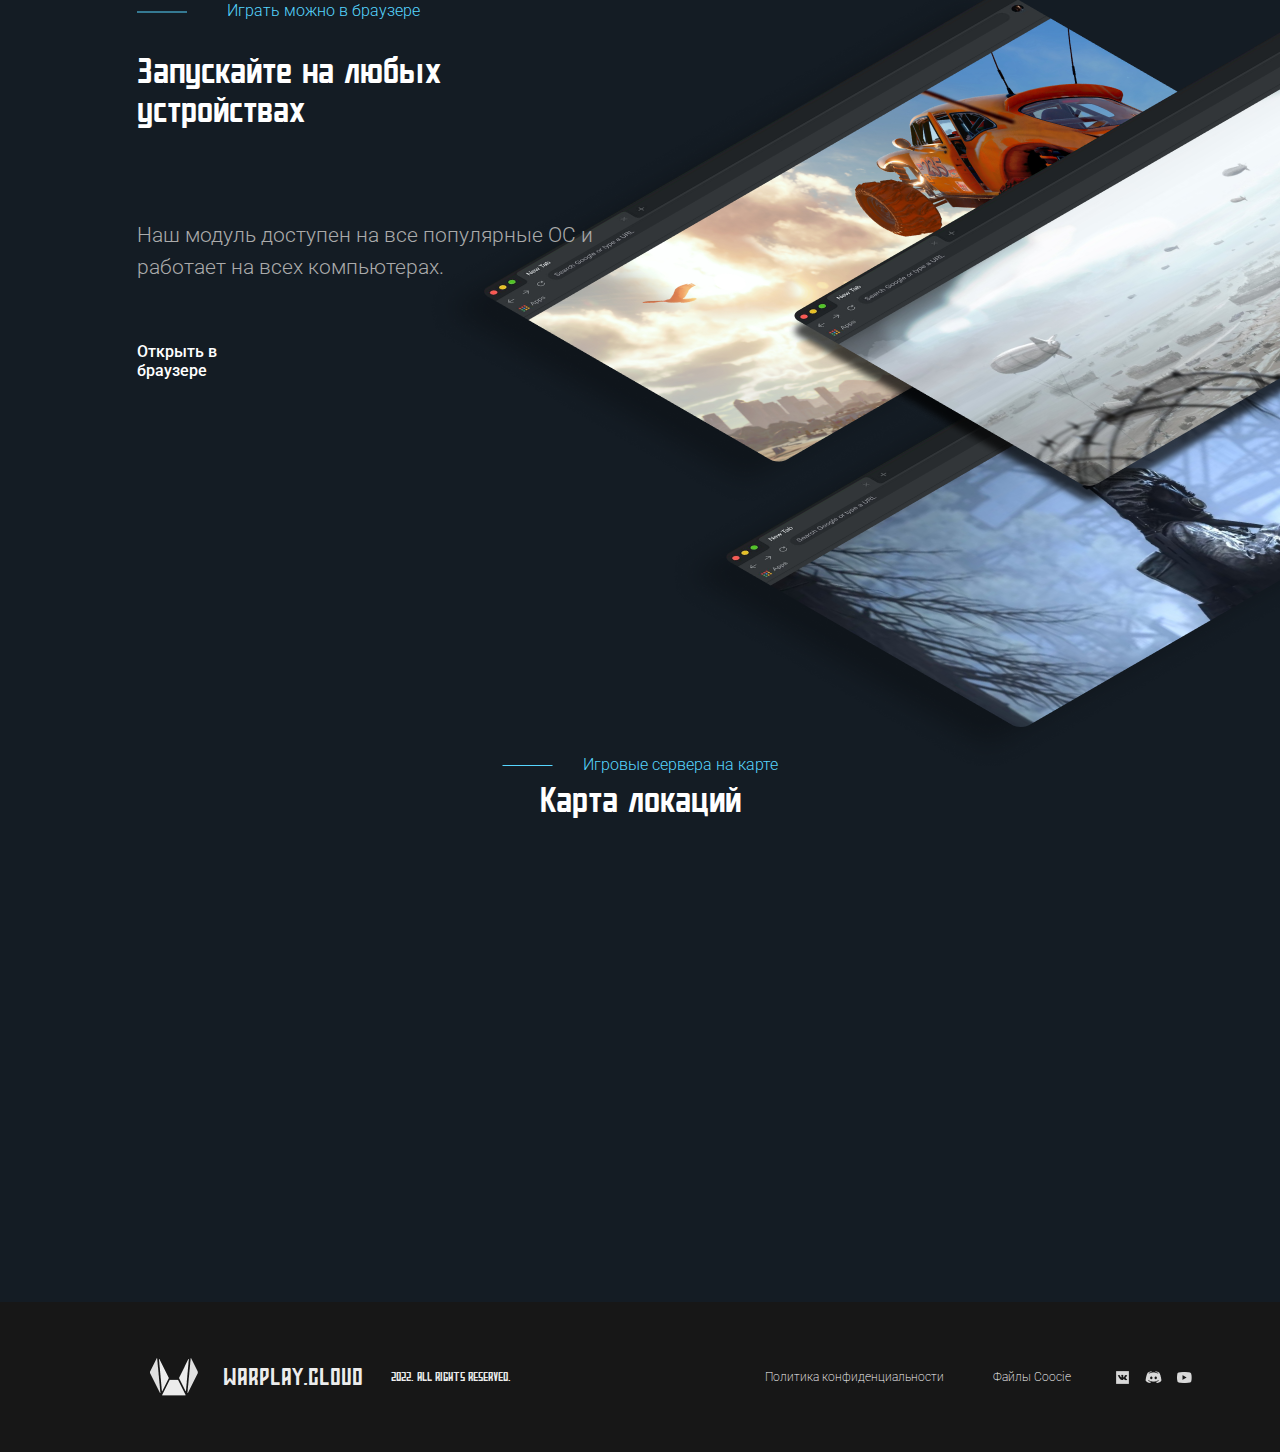
==== commit 3d0170ab: "Update index.html" ====
--- a/index.html
+++ b/index.html
@@ -6,12 +6,12 @@
     <link rel="preconnect" href="https://fonts.googleapis.com">
     <link rel="preconnect" href="https://fonts.gstatic.com" crossorigin>
     <link href="https://fonts.googleapis.com/css2?family=Roboto&display=swap" rel="stylesheet">
-    <link rel="stylesheet" href="/main.css" />
+    <link rel="stylesheet" href="style.css" />
     <title>WARPLAY.CLOUD</title>
 </head>
 <body>
     <header>
-        <div class="HEADER"><img class = "LOGO" src = "/Media/logo.png">
+        <div class="HEADER"><img class = "LOGO" src = "C:\Users\lifsh\Documents\GitHub\WebSite\Media\logo.png">
             <p class="Logo">WARPLAY.CLOUD</p>
         </div>
         <nav>
@@ -28,16 +28,16 @@
         <div class="slider_wrapper">
           
           <div class="myslide">
-            <img src="/Media/Rectangle 71.svg" alt="3"></div>
+            <img src="C:\Users\lifsh\Documents\GitHub\WebSite\Media/Rectangle 71.svg" alt="3"></div>
           </div>
           <div class="myslide">
-            <img src="/Media/face_2.svg" alt="sl"></div>
+            <img src="C:\Users\lifsh\Documents\GitHub\WebSite\Media/face_2.svg" alt="sl"></div>
           </div>
           <div class="myslide">
-            <img src="/Media/face_3.svg" alt="sl"></div>
+            <img src="C:\Users\lifsh\Documents\GitHub\WebSite\Media/face_3.svg" alt="sl"></div>
           </div>
           <div class="myslide">
-            <img src="/Media/face_4.svg" alt="sl"></div>
+            <img src="C:\Users\lifsh\Documents\GitHub\WebSite\Media/face_4.svg" alt="sl"></div>
             <script src="/index.js"></script>
           </div>
         </div>
--- a/style.css
+++ b/style.css
@@ -0,0 +1,1019 @@
+@import "./reset.css";
+
+@font-face {
+    font-family: 'pulsar-original';
+    src: url(./Fonts/pulsar-original-webfont.woff2) format('woff2'),
+    url(./Fonts/pulsar-original-webfont.woff) format('woff');
+    font-weight: normal;
+    font-style: normal;
+
+}
+@font-face {
+    font-family: "aire_exteriorregular";
+    src: url("./Fonts/ofont.ru_Aire Exterior.woff2") format('woff2'),
+    url("./Fonts/ofont.ru_Aire Exterior.woff") format('woff');
+    font-weight: normal;
+    font-style: normal;
+
+}
+.roboto-regular {
+    font-family: "Roboto", sans-serif;
+    font-weight: 400;
+    font-style: normal;
+  }
+/*Header*/
+header{
+    position: relative;
+    height: 123px;
+    background-color: #141C24;
+    border-bottom: 1px  dashed  gray;
+   
+}
+body{
+    background-color: #141C24;
+    height: 100%;
+
+}
+
+.HEADER{
+   position: absolute;
+   z-index: 10;
+    float: left;
+    
+    
+}
+  
+.LOGO{
+
+    
+    padding-top: 47px;
+    padding-left: 113px;
+    padding-bottom: 48.55px;
+    
+}
+
+.Logo{
+    display: inline-flex;
+    font-family: 'pulsar-original';
+    color: #57D6FF;
+    font-size: 24px;
+    font-weight: 400;
+    line-height: 22.82px;
+    text-align: left;
+    padding-top: 52.61px;
+    padding-left: 17px;
+    
+
+
+
+}
+nav{
+    float: right;
+}
+
+nav li { 
+    display: inline-block;
+}
+nav ul a {
+    
+    font-family: "Roboto", sans-serif;
+    display: inline-block;
+    padding-top: 45px;
+    text-decoration: none;
+    color: #FFFFFF;
+    text-align: center;
+}
+nav ul a::after {
+    position: relative;
+    content: '';
+    left: 0;
+    bottom: 0;
+    display: block;
+    width: 100%;
+    height: 1px;
+    background: #00C5FF;
+    width: 0;
+    transition: 0.3s;
+    left: 50%;
+    transform: translateX(-50%);
+  }
+nav ul a:hover:after {
+    width: 100%;
+}
+.home{
+    margin-right: 46px;    
+    font-weight: 400;
+    font-size: 16px;
+    line-height: 28.8px;
+    width: 61px;
+    height: 29px;
+    top: 45px;
+    left: 408px;
+    gap: 0px;
+    opacity: 0px;
+}
+.servers{
+    margin-right: 47px;    
+    width: 63px;
+    height: 29px;
+    top: 45px;
+    left: 515px;
+    gap: 0px;
+    opacity: 0px;
+    font-weight: 300;
+    font-size: 16px;
+    line-height: 28.8px;
+}
+.donwnload{
+    margin-right: 47px;
+    width: 61px;
+    height: 29px;
+    top: 45px;
+    left: 625px;
+    gap: 0px;
+    opacity: 0px;
+    font-weight: 300;
+    font-size: 16px;
+    line-height: 28.8px;
+}
+.open{
+    
+    
+    margin-right: 62px;
+    width: 160px;
+    height: 29px;
+    top: 45px;
+    left: 733px;
+    gap: 0px;
+    opacity: 0px;
+    font-weight: 300;
+    font-size: 16px;
+    line-height: 28.8px;
+}
+.price{
+    
+    margin-right: 45px;
+    width: 41px;
+    height: 29px;
+    top: 45px;
+    left: 943px;
+    gap: 0px;
+    opacity: 0px;
+    font-weight: 300;
+    font-size: 16px;
+    line-height: 28.8px;
+}
+.help{
+    
+    margin-right: 57px;
+    width: 120px;
+    height: 29px;
+    top: 45px;
+    left: 1029px;
+    gap: 0px;
+    opacity: 0px;
+    font-weight: 300;
+    font-size: 16px;
+    line-height: 28.8px;
+}
+.contact{
+    
+    
+    margin-right: 57px;
+    width: 72px;
+    height: 29px;
+    top: 45px;
+    left: 1197px;
+    gap: 0px;
+    opacity: 0px;
+    font-weight: 300;
+    font-size: 16px;
+    line-height: 28.8px;
+}
+
+
+.myslide{
+    height: 797px;
+    position: absolute;
+    margin-left: auto;
+    margin-right: auto;
+    left: 0;
+    right: 60px;
+    text-align: center;
+    z-index: -1;
+    margin-top: 26px;
+    border-bottom: 1px  dashed  gray;
+}
+.myslide img {
+    
+    filter:  drop-shadow(10px 10px 15px rgba(9, 189, 242, 0.6)); 
+  }
+  .vertical-line {
+    position:absolute;
+    width: 1px;
+    
+    background-color: #FFFFFF;
+     /* Цвет линии */
+  }
+  
+  .vertical-line-left {
+    height: 77px;
+    left: 50%;
+    top:150px;
+  }
+  
+  .vertical-line-right {
+    height: 132px;
+    right: 50%;
+    top:768px; /* Позиция правой линии */
+  }
+
+  .text{
+    margin: 0;
+    position: absolute;
+    top: 409px;
+    left: 50%;
+    margin-right: -50%;
+    transform: translate(-50%, -50%) ;
+    font-family: "Roboto", sans-serif;
+    font-weight: 500;
+    font-size: 16px;
+    line-height: 19px;
+    color: #FFFFFF;
+    
+  }
+div.prev{
+    margin: 0;
+    position: absolute;
+    top: 435px;
+    left: 50%;
+    margin-right: -50%;
+    transform: translate(-50%, -50%) ;
+    font-family: 'aire_exteriorregular';
+    font-weight: 400;
+    font-size: 48px;
+    line-height: 48px;
+    color: #FFFFFF;
+
+}
+.button{
+   
+    
+    height: 61px;
+    width: 251px;
+    
+    color: black;
+    margin: 0;
+    position: absolute;
+    top: 577px;
+    left: 50%;
+    margin-right: -50%;
+    transform: translate(-50%, -50%) ;
+    font-family: 'aire_exteriorregular';
+    font-size: 24px;
+    font-weight: 400;
+    
+
+}
+.button p{
+    position: absolute;
+    top: 50%;
+    left: 50%;
+    transform: translate(-50%, -50%); 
+    color: black;
+}
+/* Body */
+.Image_server{
+    position: absolute;
+    top:870px;
+    left: 92px;
+}
+.text_1{
+    height: 480px;
+    width: 517px;
+    position: absolute;
+    text-align: left;
+    top:956px;
+    right: 0;
+    margin-right: 137px;
+    font-size: 16px;
+    font-weight: 300;
+    line-height: 28.8px;
+    
+    
+    
+}
+.text_1::before{
+    content: '';
+    position: absolute;
+    top: 3%;
+    left: 0;
+    transform: translateY(-50%);
+    width: 50px;
+    height: 1px;
+    background-color: #57D6FF; 
+    /* Цвет линии */
+}
+.text_1 h2{
+    font-family: "Roboto", sans-serif;
+    color: #57D6FF;
+    padding-bottom: 17px;
+    margin-left: 84px;
+}
+.text_1 h1{
+    padding-bottom: 60px;
+    color: #FFFFFF;
+    font-family: 'aire_exteriorregular';
+    font-size: 39px;
+    font-weight: 400;
+    line-height: 39px;
+    
+
+}
+.text_1 p{
+    
+    color:#ABABAB;
+    font-family: "Roboto", sans-serif;
+    font-size: 21.33px;
+    font-weight: 300;
+    line-height: 31.99px;
+    
+   
+}
+.up{
+    border-bottom: 0.5px  solid  gray;
+    padding-bottom: 27px;
+}
+.down{
+    padding-top: 22px;
+    padding-bottom: 74px;
+}
+.text_1 a{
+    color:#ABABAB;
+    display: inline-block;
+    width: 80px; 
+    font-family:"Roboto", sans-serif;
+    font-size: 16px;
+    font-weight: 500;
+    line-height: 18.75px;
+    text-align: left;
+    
+    
+
+}
+.text_1 a::after{
+    position: relative;
+    color:#00C5FF;
+
+    content: '';
+    left: 0;
+    bottom: 0;
+    display: block;
+    width: 100%;
+    height: 1px;
+    background: #00C5FF;
+    width: 0;
+    transition: 0.3s;
+    left: 50%;
+    transform: translateX(-50%);
+}
+.text_1 a:hover{
+    color:#00C5FF;
+}
+.text_1 a:hover:after{
+    width: 100%;
+}
+.text_2{
+    position: absolute;
+    color:#FFFFFF;
+    left: 50%;
+    margin-right: -50%;
+    transform: translate(-50%, -50%) ;
+    top:1616px;
+}
+.up_1{
+    color: #57D6FF;
+    font-family:"Roboto", sans-serif;
+    font-size: 16px;
+    font-weight: 300;
+    line-height: 28.8px;
+    margin-bottom: 15px;
+    text-align: right;
+    
+
+}
+.down_1{
+    font-family: 'aire_exteriorregular';
+    font-size: 39px;
+    font-weight: 400;
+    line-height: 39px;
+    text-align: left;
+    
+    
+}
+.up_1::before{
+    content: '';
+    position: absolute;
+    top: 17%;
+    left: 0;
+    transform: translateY(-50%);
+    width: 50px;
+    height: 1px;
+    background-color: #57D6FF; 
+    /* Цвет линии */
+}
+
+.manual{
+    position: relative;
+    top:1719px;
+    left: 50%; 
+    margin-right: -50%; 
+    transform: translate(-50%, -50%) ;
+
+    height: 108px;
+    width: 848px;
+}
+.manual p{
+    display: inline;
+    position: absolute;
+    bottom:0;
+    left:0;
+    color: #f1f1f1;
+    
+    font-family: "Roboto", sans-serif;
+    font-size: 21.33px;
+    font-weight: 300;
+    
+    
+
+}
+.manual img{
+    position: absolute;
+    left: 0;
+
+}
+.acc_pic{
+    
+
+    margin-left:50px;
+
+}
+.module_pic{
+    
+    margin-left:292px;
+}
+.module::before{
+    content: '';
+    position: absolute;
+    bottom: 76px;
+    left: 90%;
+    transform: translateY(-50%);
+    width: 73px;
+    height: 1px;
+    background-color: #50AFCD;
+}
+.rate_pic{
+    margin-left: 521px;
+}
+.game_pic{
+    margin-left: 743px;
+}
+.module{
+    margin-left: 245px;
+}
+.rate{
+    margin-left: 477px;
+}
+.game{
+    margin-left: 710px;
+}
+.line_1{
+    position: absolute;
+  bottom: 76px;
+  left: 167px;
+  transform: translateY(-50%);
+  width: 73px;
+  height: 1px;
+  background-color: #50AFCD;
+}
+.line_2{
+    position: absolute;
+    bottom: 76px;
+    left: 632px;
+    transform: translateY(-50%);
+    width: 73px;
+    height: 1px;
+    background-color: #50AFCD;
+}
+
+.begin{
+    position: absolute;
+    left: 50%; 
+    margin-right: -50%; 
+    transform: translate(-50%, -50%) ;
+    top:1980px;
+    color: #f1f1f1;
+    
+    font-family: "Roboto", sans-serif;
+    font-size: 16px;
+    font-weight: 500;
+    line-height: 18.75px;
+    text-align: left;
+
+    
+}
+.begin::after{
+    position: relative;
+    color:#00C5FF;
+
+    content: '';
+    left: 0;
+    bottom: 0;
+    display: block;
+    width: 100%;
+    height: 1px;
+    background: #00C5FF;
+    width: 0;
+    transition: 0.3s;
+    left: 50%;
+    transform: translateX(-50%);
+}
+.begin:hover:after{
+    width: 100%;
+}
+.begin:hover{
+    color:#00C5FF;
+}
+.text_3{
+    color: #FFFFFF;
+    width: 316px;
+    height: 83px;
+    position: absolute;
+    left: 50%;
+    margin-right: -50%;
+    transform: translate(-50%, -50%) ;
+    top:2156px;
+
+}
+.up_2{
+    color: #57D6FF;
+    font-family:"Roboto", sans-serif;
+    font-size: 16px;
+    font-weight: 300;
+    line-height: 28.8px;
+    margin-bottom: 15px;
+    margin-right: 62px;
+    text-align: right;
+}
+.up_2::before{
+    content: '';
+    position: absolute;
+    top: 17%;
+    left: 62px;
+    transform: translateY(-50%);
+    width: 50px;
+    height: 1px;
+    background-color: #57D6FF; 
+    /* Цвет линии */
+}
+.podpiska{
+    position: relative;
+    left: 50%;
+    margin-right: -50%;
+    transform: translate(-50%, -50%) ;
+    width: 1220px;
+    height: 593px;
+    top:2269px;
+}
+
+.kart_2:hover{
+    background-color: #00C5FF;
+}
+.kart_3:hover{
+    background-color: #00C5FF;
+}
+.podpiska h1{
+    font-family: "Roboto", sans-serif;
+    font-size: 36px;
+    font-weight: 700;
+    line-height: 42.19px;
+    color: #FFFFFF;
+    width: 85px;
+    margin-top: 76px;
+}
+.podpiska h2{
+    font-family: "Roboto", sans-serif;
+    font-size: 24px;
+    font-weight: 500;
+    line-height: 28.13px;
+    color: #FFFFFF;
+
+}
+.podpiska p{
+display: block;
+font-family: "Roboto", sans-serif;
+font-size: 21.33px;
+font-weight: 300;
+line-height: 31.99px;
+text-align: left;
+color:#ABABAB;
+
+}
+.podpiska a{
+   
+    
+    height: 70px;
+    width: 321px;
+    border-radius: 5px;
+    
+    position: absolute;
+    left: 50%; 
+    margin-right: -50%; 
+    transform: translate(-50%, -50%) ;
+    
+    bottom: 0;
+    background-color: #00C5FF;    
+    font-family: 'aire_exteriorregular';
+    font-size: 24px;
+    font-weight: 400;
+    line-height: 43.2px;
+}
+
+
+.btn h3{
+    height: 70px;
+    width: 321px;
+    border-radius: 5px;
+    position: absolute;
+    text-decoration: none;
+    display: grid;
+    text-align: center;
+    justify-content: center;
+    align-content: center;
+    top:50%;
+    left: 50%; 
+    margin-right: -50%; 
+    transform: translate(-50%, -50%) ;
+    color: #141C24;
+    
+}
+
+.first{
+    margin-top: 21.21px;
+}
+.kart_1{
+    position: absolute; 
+    display: inline-block;
+    width: 400px;
+    height: 543px;
+    background-color: #1F2631;
+    bottom: 0;
+    
+} 
+.kart_1 h1,.kart_1 h2,.kart_1 p{
+    margin-left: 47px;
+    
+}
+.kart_1:hover{
+    background-color: #00C5FF;
+    transition: all 0.3s ease;
+}
+.kart_1:hover h1{
+    color:#141C24;
+    transition: all 0.3s ease;
+    
+}
+.kart_1:hover h2{
+    color:#141C24;
+    transition: all 0.3s ease;
+    
+}
+.kart_1:hover p{
+    color:#141C24;
+    transition: all 0.3s ease;
+    
+} 
+.kart_1:hover h3{
+    color:#FFFFFF;
+    background-color: #141C24;
+    transition: all 0.3s ease;
+    
+}
+
+.kart_1 h2{
+    margin-top: 15px;
+}
+
+
+.kart_2{
+    position: absolute;
+    display: inline-block;
+    left:410px;
+    width: 400px;
+    height: 543px;
+    background-color: #1F2631;
+    bottom: 0;
+
+
+}
+.kart_2 h1,.kart_2 h2,.kart_2 p{
+    margin-left: 60px;
+}
+
+.kart_2 h2{
+    margin-top: 19px;
+    
+}
+.kart_2:hover{
+    background-color: #00C5FF;
+    transition: all 0.3s ease;
+}
+.kart_2:hover h1{
+    color:#141C24;
+    transition: all 0.3s ease;
+    
+}
+.kart_2:hover h2{
+    color:#141C24;
+    transition: all 0.3s ease;
+    
+}
+.kart_2:hover p{
+    color:#141C24;
+    transition: all 0.3s ease;
+    
+} 
+.kart_2:hover h3{
+    color:#FFFFFF;
+    background-color: #141C24;
+    transition: all 0.3s ease;
+    
+}
+
+
+
+.kart_3{
+    position: absolute;
+    display: inline-block;
+    left:820px;
+    width: 400px;
+    height: 543px;
+    background-color: #1F2631;
+    bottom: 0;
+
+
+}
+.kart_3 h1,.kart_3 h2,.kart_3 p{
+    margin-left: 48px;
+}
+.kart_3 h2{
+    margin-top: 28px;
+}
+.kart_3:hover{
+    background-color: #00C5FF;
+    transition: all 0.3s ease;
+}
+.kart_3:hover h1{
+    color:#141C24;
+    transition: all 0.3s ease;
+    
+}
+.kart_3:hover h2{
+    color:#141C24;
+    transition: all 0.3s ease;
+    
+}
+.kart_3:hover p{
+    color:#141C24;
+    transition: all 0.3s ease;
+    
+} 
+.kart_3:hover h3{
+    color:#FFFFFF;
+    background-color: #141C24;
+    transition: all 0.3s ease;
+    
+}
+.line_3{
+    position: absolute;
+    top: 2952px;
+    left: 167px;
+    
+    left: 50%; 
+    margin-right: -50%; 
+    transform: translate(-50%, -50%) ;
+    width: 582px;
+    height: 1px;
+    background-color: #00C5FF;
+}
+.window{
+    position: absolute;
+    top:3180px;
+    right: 0;
+}
+.text_4{
+    width: 480px;
+    height: 370px;
+    position: absolute;
+    top:3197px;
+    left: 137px;
+}
+.text_4::before{
+    content: '';
+    position: absolute;
+    top: 15px;
+    left: 0;
+    transform: translateY(-50%);
+    width: 50px;
+    height: 1px;
+    background-color: #57D6FF; 
+    /* Цвет линии */
+}
+.text_4 h2{
+    color:#57D6FF;
+    margin-left: 90px;
+    font-family: "Roboto", sans-serif;
+    font-size: 16px;
+    font-weight: 300;
+    line-height: 28.8px;
+    text-align: left;
+
+}
+.text_4 h1{
+    color: #FFFFFF;
+    margin-top: 25px;
+    font-family: 'aire_exteriorregular';
+    font-size: 39px;
+    font-weight: 400;
+    line-height: 39px;
+    text-align: left;
+
+}
+.text_4 p{
+    color: #ABABAB;
+    margin-top: 90px;
+    margin-bottom: 60px;
+    font-family: "Roboto", sans-serif;
+    font-size: 21.33px;
+    font-weight: 300;
+    line-height: 31.99px;
+    text-align: left;
+
+}
+.text_4 a{
+    position: relative;
+    display: inline-block;
+    width: 153px;
+    height: 19px;
+    color:#FFFFFF;
+    font-family: "Roboto", sans-serif;
+    font-size: 16px;
+    font-weight: 500;
+    line-height: 18.75px;
+    text-align: left;
+
+
+}
+.text_4 a::after{
+    position: absolute;
+    color:#00C5FF;
+
+    content: '';
+    left: 0;
+    bottom: 0;
+    display: block;
+    
+    height: 1px;
+    background: #00C5FF;
+    width: 0;
+    transition: 0.3s;
+    left: 50%;
+    transform: translateX(-50%);
+}
+.text_4 a:hover{
+    color:#00C5FF;
+}
+.text_4 a:hover:after{
+    width: 100%;
+}
+.text_5{
+    position: absolute;
+    top:3987px;
+    width: 275px;
+    height: 73px;
+    left: 50%;
+    margin-right: -50%;
+    transform: translate(-50%, -50%) ;
+}
+.up_3{
+    color: #57D6FF;
+    font-family: "Roboto", sans-serif;
+    font-size: 16px;
+    font-weight: 300;
+    line-height: 28.8px;
+    text-align: right;
+
+}
+.down_3{
+    color: #FFFFFF;
+    font-family: 'aire_exteriorregular';
+    font-size: 39px;
+    font-weight: 400;
+    line-height: 39px;
+    text-align: center;
+
+}
+.up_3::before{
+    content: '';
+    position: absolute;
+    top: 15px;
+    left: 0;
+    transform: translateY(-50%);
+    width: 50px;
+    height: 1px;
+    background-color: #57D6FF; 
+    /* Цвет линии */
+}
+.map{
+    position: absolute;
+    top: 4258px;
+    left: 50%;
+    margin-right: -50%;
+    transform: translate(-50%, -50%) ;
+    /* padding-bottom: 87px; */
+
+}
+footer{
+    position: absolute;
+    /* margin-top: 150px; */
+    width: 100%;
+    height: 150px;
+    top:4502px;
+    background-color: #171717;
+}
+footer .Logo_footer{
+    position: absolute;
+    top:65px;
+    left: 223px;
+    color: #ECECEC;
+    
+    font-family: 'pulsar-original';
+    font-size: 24px;
+    font-weight: 400;
+    line-height: 22.82px;
+    text-align: left;
+
+}
+footer .LOGO_footer{
+    position: absolute;
+    top: 56px;
+    left: 150px;
+}
+.f2022{
+    position: absolute;
+    top: 70px;
+    left: 391px;
+    color:#ECECEC;
+
+    font-family: 'pulsar-original';
+    font-size: 12px;
+    font-weight: 400;
+    line-height: 11.41px;
+    text-align: left;
+
+
+}
+.contact_footer{
+    position: absolute;
+    right: 87px;
+    top:67px;
+}
+.Discord{
+    margin-left: 10px;
+    margin-right: 10px;
+}
+.coocie{
+    position: absolute;
+    right: 209px;
+    top:68px;
+
+    
+    font-family: "Roboto", sans-serif;
+    font-size: 12px;
+    font-weight: 200;
+    line-height: 14.06px;
+    color: #FFFFFF;
+
+}
+.politics{
+    position: absolute;
+    top:68px;
+    right: 336px;
+
+    font-family: "Roboto", sans-serif;
+    font-size: 12px;
+    font-weight: 200;
+    line-height: 14.06px;
+    color: #FFFFFF;
+
+}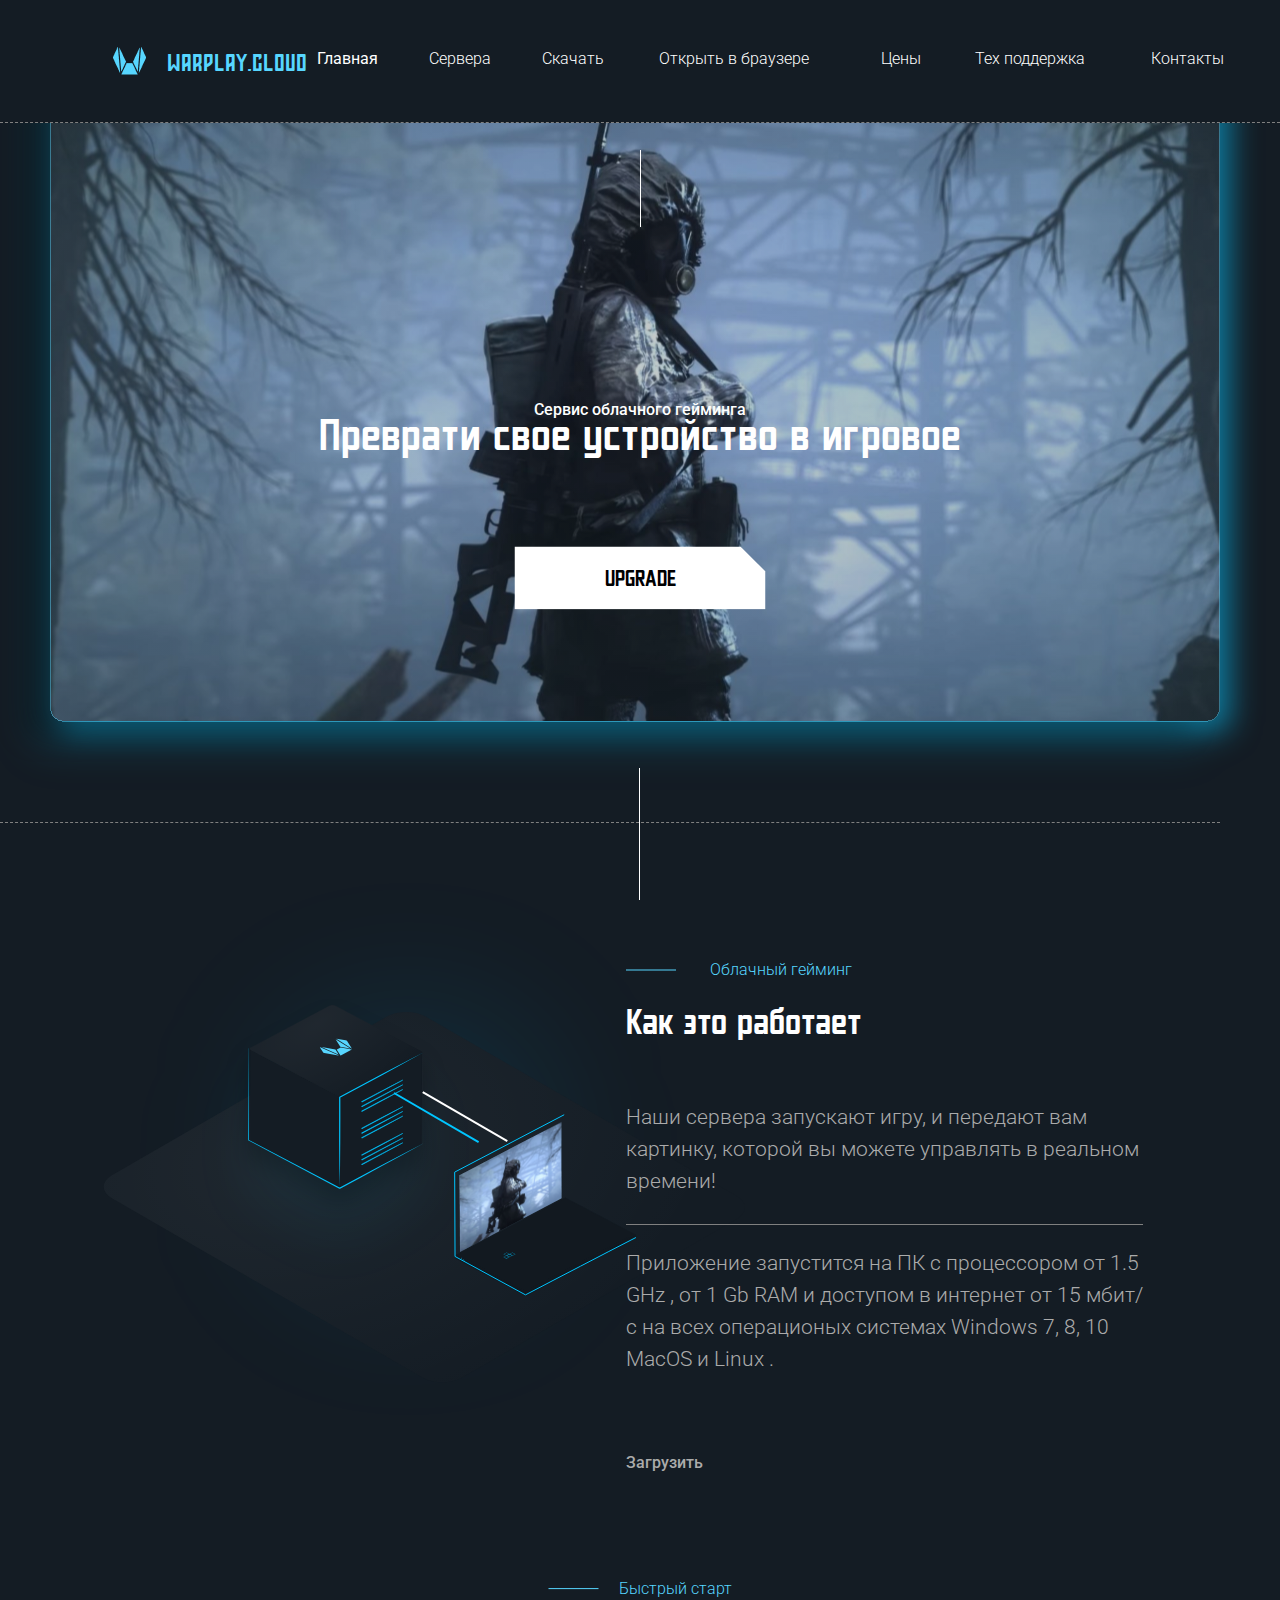
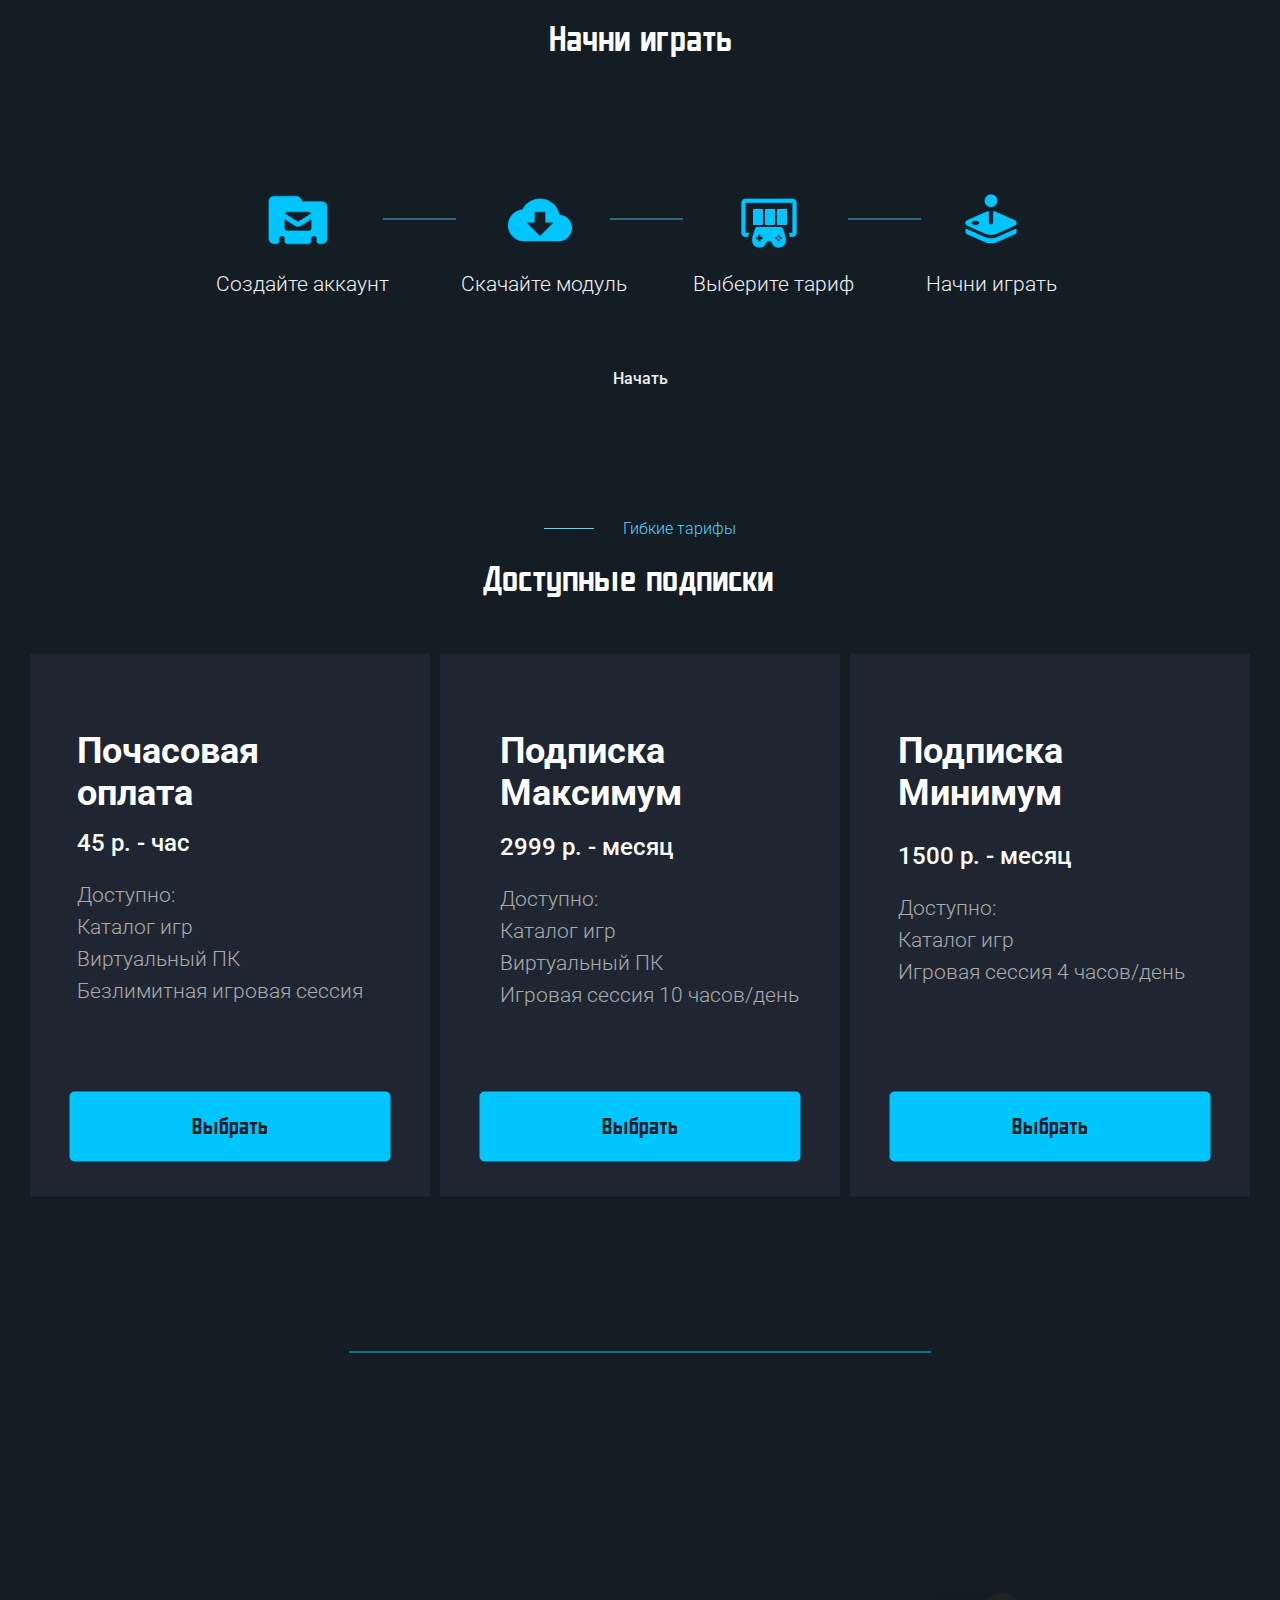
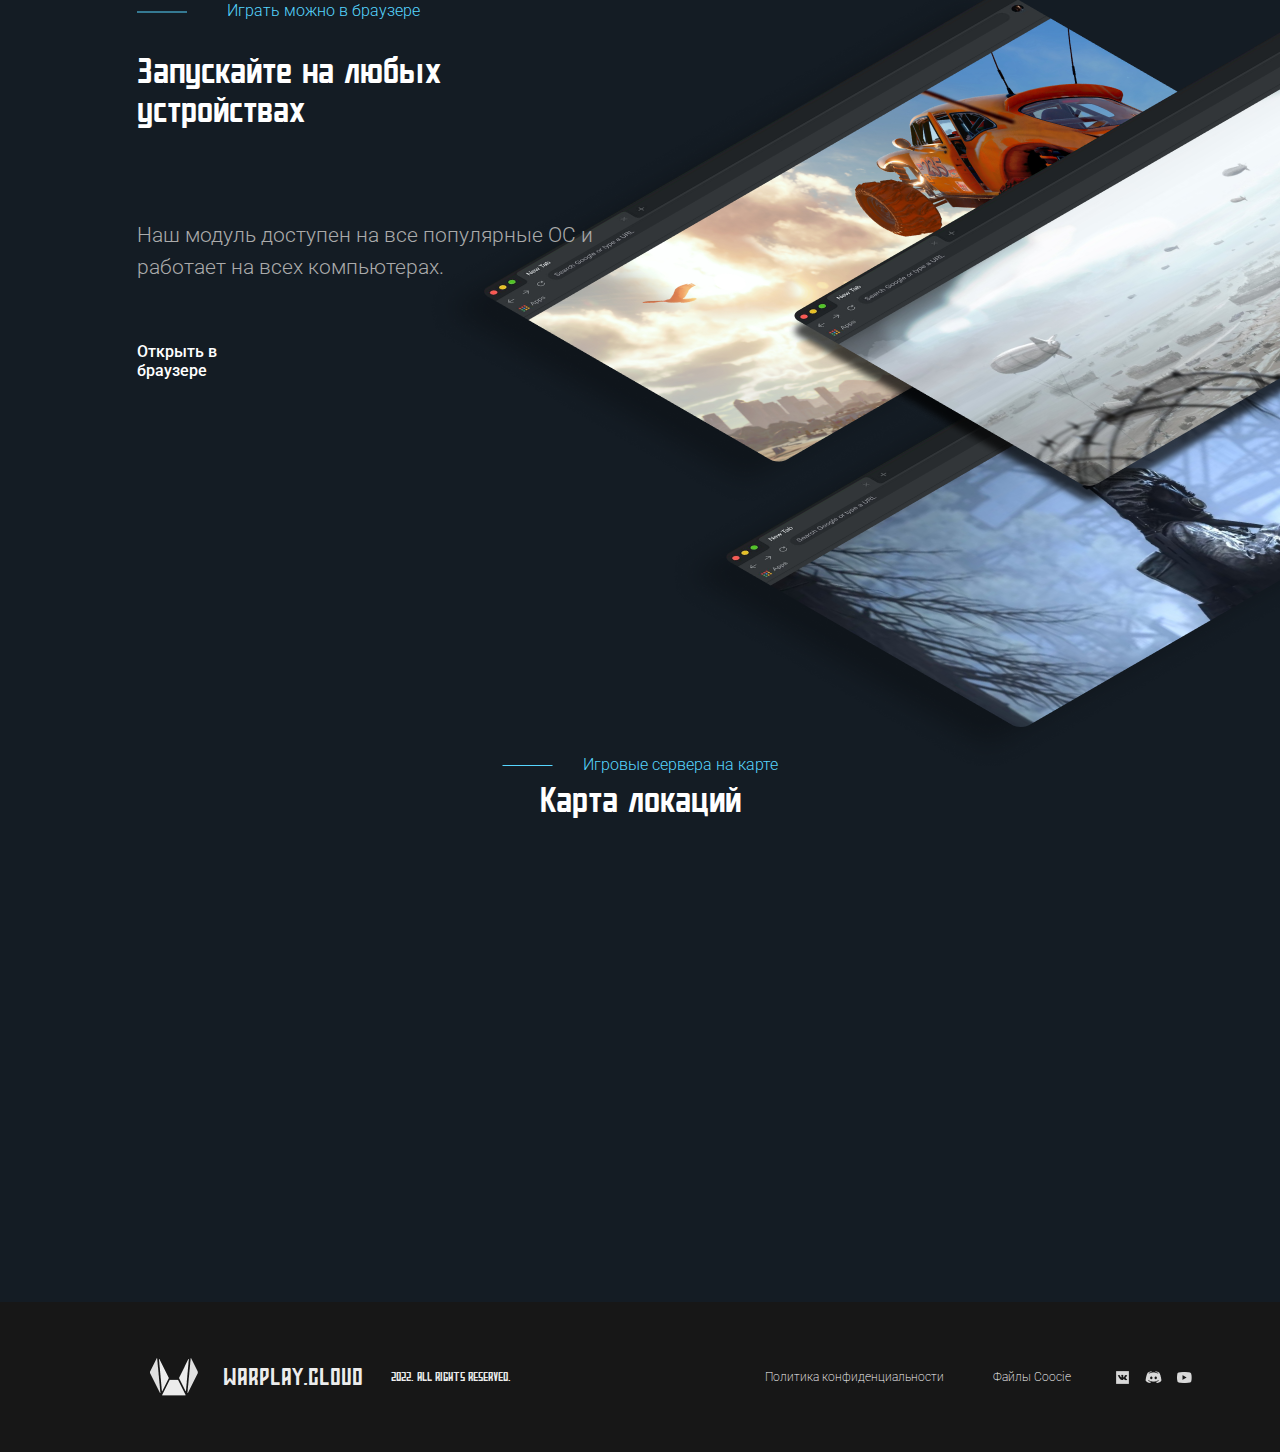
==== commit f7e367c0: "Update index.html" ====
--- a/index.html
+++ b/index.html
@@ -11,7 +11,7 @@
 </head>
 <body>
     <header>
-        <div class="HEADER"><img class = "LOGO" src = "C:\Users\lifsh\Documents\GitHub\WebSite\Media\logo.png">
+        <div class="HEADER"><img class = "LOGO" src = "./Media/logo.png">
             <p class="Logo">WARPLAY.CLOUD</p>
         </div>
         <nav>
@@ -28,17 +28,17 @@
         <div class="slider_wrapper">
           
           <div class="myslide">
-            <img src="C:\Users\lifsh\Documents\GitHub\WebSite\Media/Rectangle 71.svg" alt="3"></div>
+            <img src="./Media/Rectangle 71.svg" alt="3"></div>
           </div>
           <div class="myslide">
-            <img src="C:\Users\lifsh\Documents\GitHub\WebSite\Media/face_2.svg" alt="sl"></div>
+            <img src="./Media/face_2.svg" alt="sl"></div>
           </div>
           <div class="myslide">
-            <img src="C:\Users\lifsh\Documents\GitHub\WebSite\Media/face_3.svg" alt="sl"></div>
+            <img src="./Media/face_3.svg" alt="sl"></div>
           </div>
           <div class="myslide">
-            <img src="C:\Users\lifsh\Documents\GitHub\WebSite\Media/face_4.svg" alt="sl"></div>
-            <script src="/index.js"></script>
+            <img src="./Media/face_4.svg" alt="sl"></div>
+            <script src="index.js"></script>
           </div>
         </div>
         <div class="vertical-line vertical-line-left"></div>
@@ -49,7 +49,7 @@
           <path d="M 0 0 L 180 0 L 200 20 L 200 50 L 0 50 Z" fill="white" /> 
         </svg><p>UPGRADE</p></a></div>
     </header>
-    <img class="Image_server" src="/Media/ImageServerHost.svg" alt="">
+    <img class="Image_server" src="./Media/ImageServerHost.svg" alt="">
     <div class = "text_1">
       <h2>Облачный гейминг</h2>
       <h1>Как это работает</h1>
@@ -62,14 +62,14 @@
       <p class="down_1">Начни играть</p>
     </div>
     <div class="manual">
-      <img src="/Media/account.png" alt="" class="acc_pic">
+      <img src="./Media/account.png" alt="" class="acc_pic">
       <p class="account">Cоздайте аккаунт</p>
-      <img src="/Media/module.png" alt="" class="module_pic">
+      <img src="./Media/module.png" alt="" class="module_pic">
       <p class="module">Cкачайте модуль</p>
-      <img src="/Media/rate.png" alt="" class="rate_pic">
+      <img src="./Media/rate.png" alt="" class="rate_pic">
       <div class="line_1"></div>
       <p class="rate">Выберите тариф </p>
-      <img src="/Media/game.png" alt="" class="game_pic">
+      <img src="./Media/game.png" alt="" class="game_pic">
       <div class="line_2"></div>
       <p class="game">Начни играть</p>
     </div>
@@ -107,7 +107,7 @@
       </div>
       </div>
       <div class="line_3"></div>
-      <img class= "window" src="/Media/window.png" alt="">
+      <img class= "window" src="./Media/window.png" alt="">
       </div>
     </div>
     <div class="text_4">
@@ -125,13 +125,13 @@
       <script type="text/javascript" charset="utf-8" async src="https://api-maps.yandex.ru/services/constructor/1.0/js/?um=constructor%3A94149766ca187acf10be42723028183ee053e216b6269a50952c4cd4760d56f3&amp;width=725&amp;height=395&amp;lang=ru_RU&amp;scroll=true"></script>
     </div>
     <footer>
-      <img class="LOGO_footer" src ="Media/Logo_footer.png" alt="">
+      <img class="LOGO_footer" src ="./Media/Logo_footer.png" alt="">
       <p class="Logo_footer">WARPLAY.CLOUD</p>
       <p class="f2022">2022. ALL RIGHTS RESERVED.</p>
       <div class="contact_footer">
-        <a href="#"><img src="/Media/VK com.png" alt=""></a>
-        <a href="#"><img class="Discord" src="/Media/Discord.png" alt=""></a>
-        <a href="#"><img src="/Media/YouTube.png" alt=""></a>
+        <a href="#"><img src="./Media/VK com.png" alt=""></a>
+        <a href="#"><img class="Discord" src="./Media/Discord.png" alt=""></a>
+        <a href="#"><img src="./Media/YouTube.png" alt=""></a>
       </div>
       <a class="coocie" href = "#">Файлы Coocie</a>
       <a class="politics" href = "#">Политика конфиденциальности</a>
